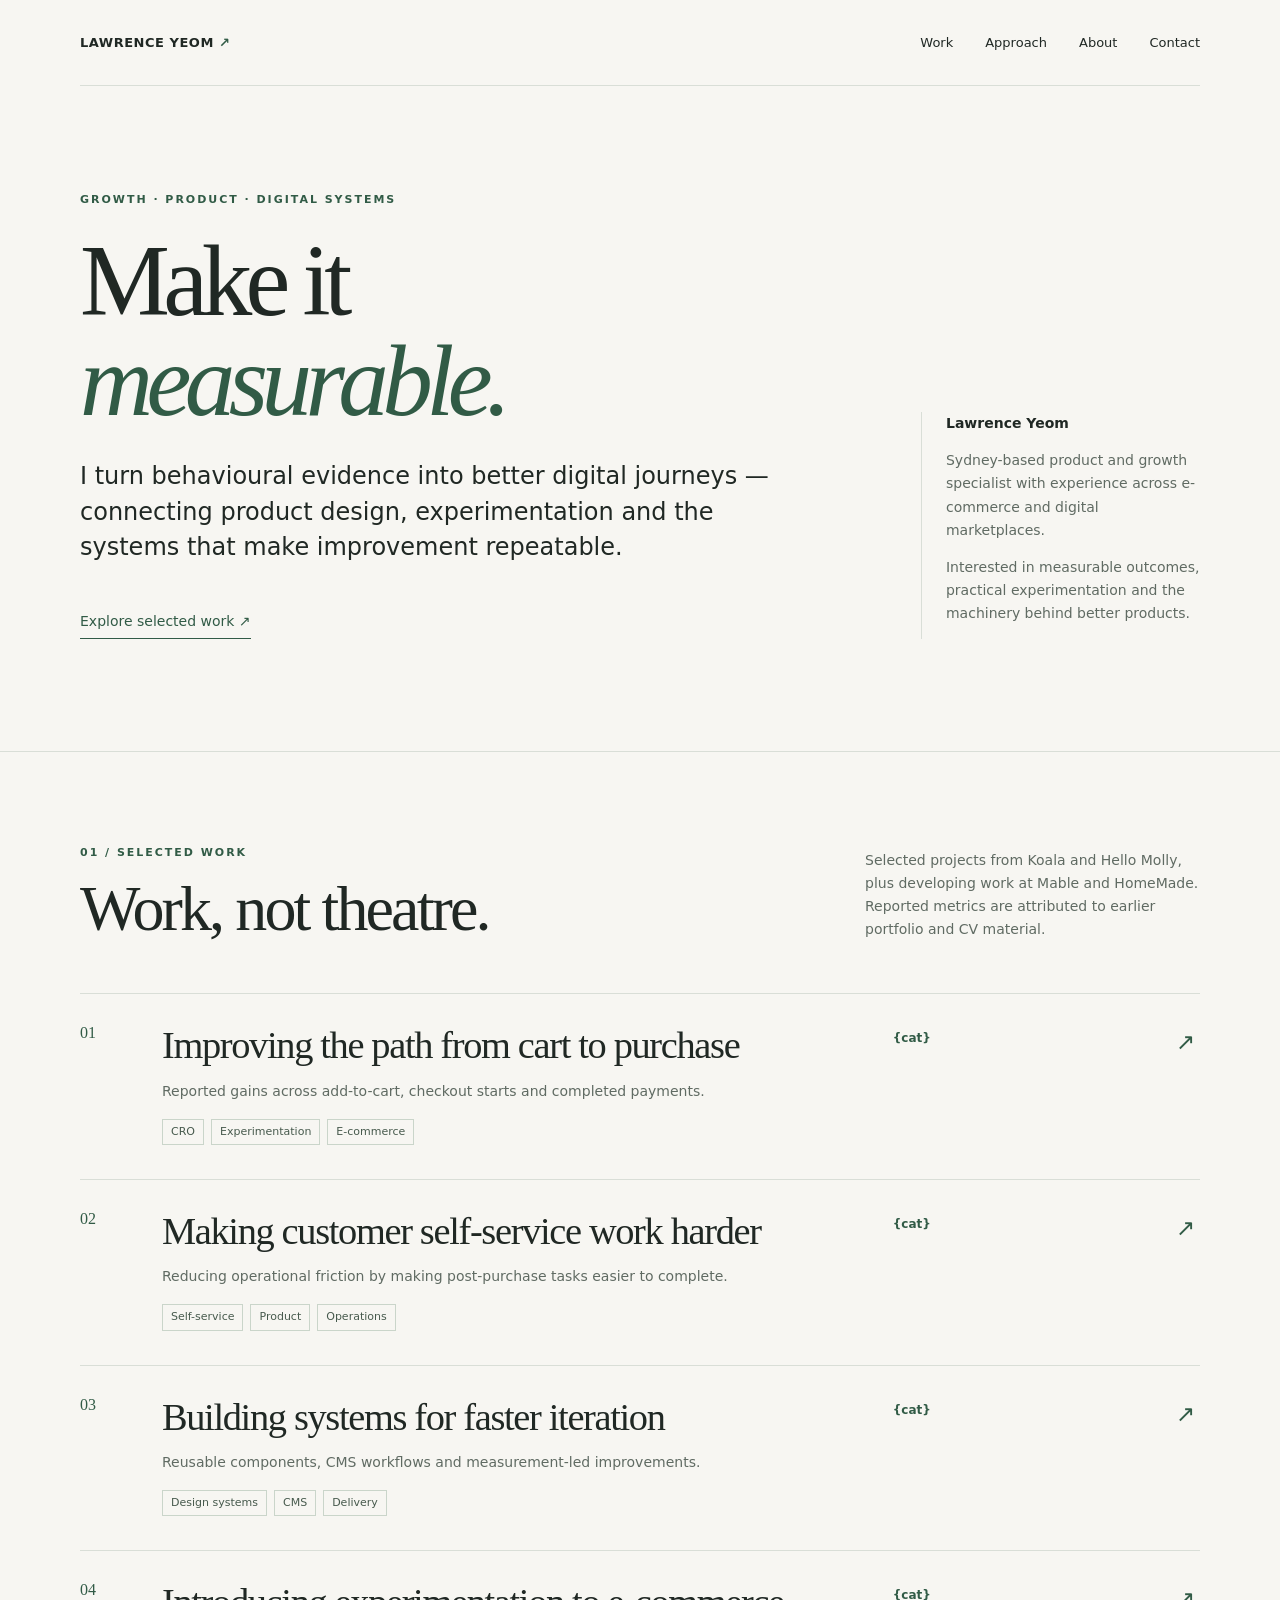
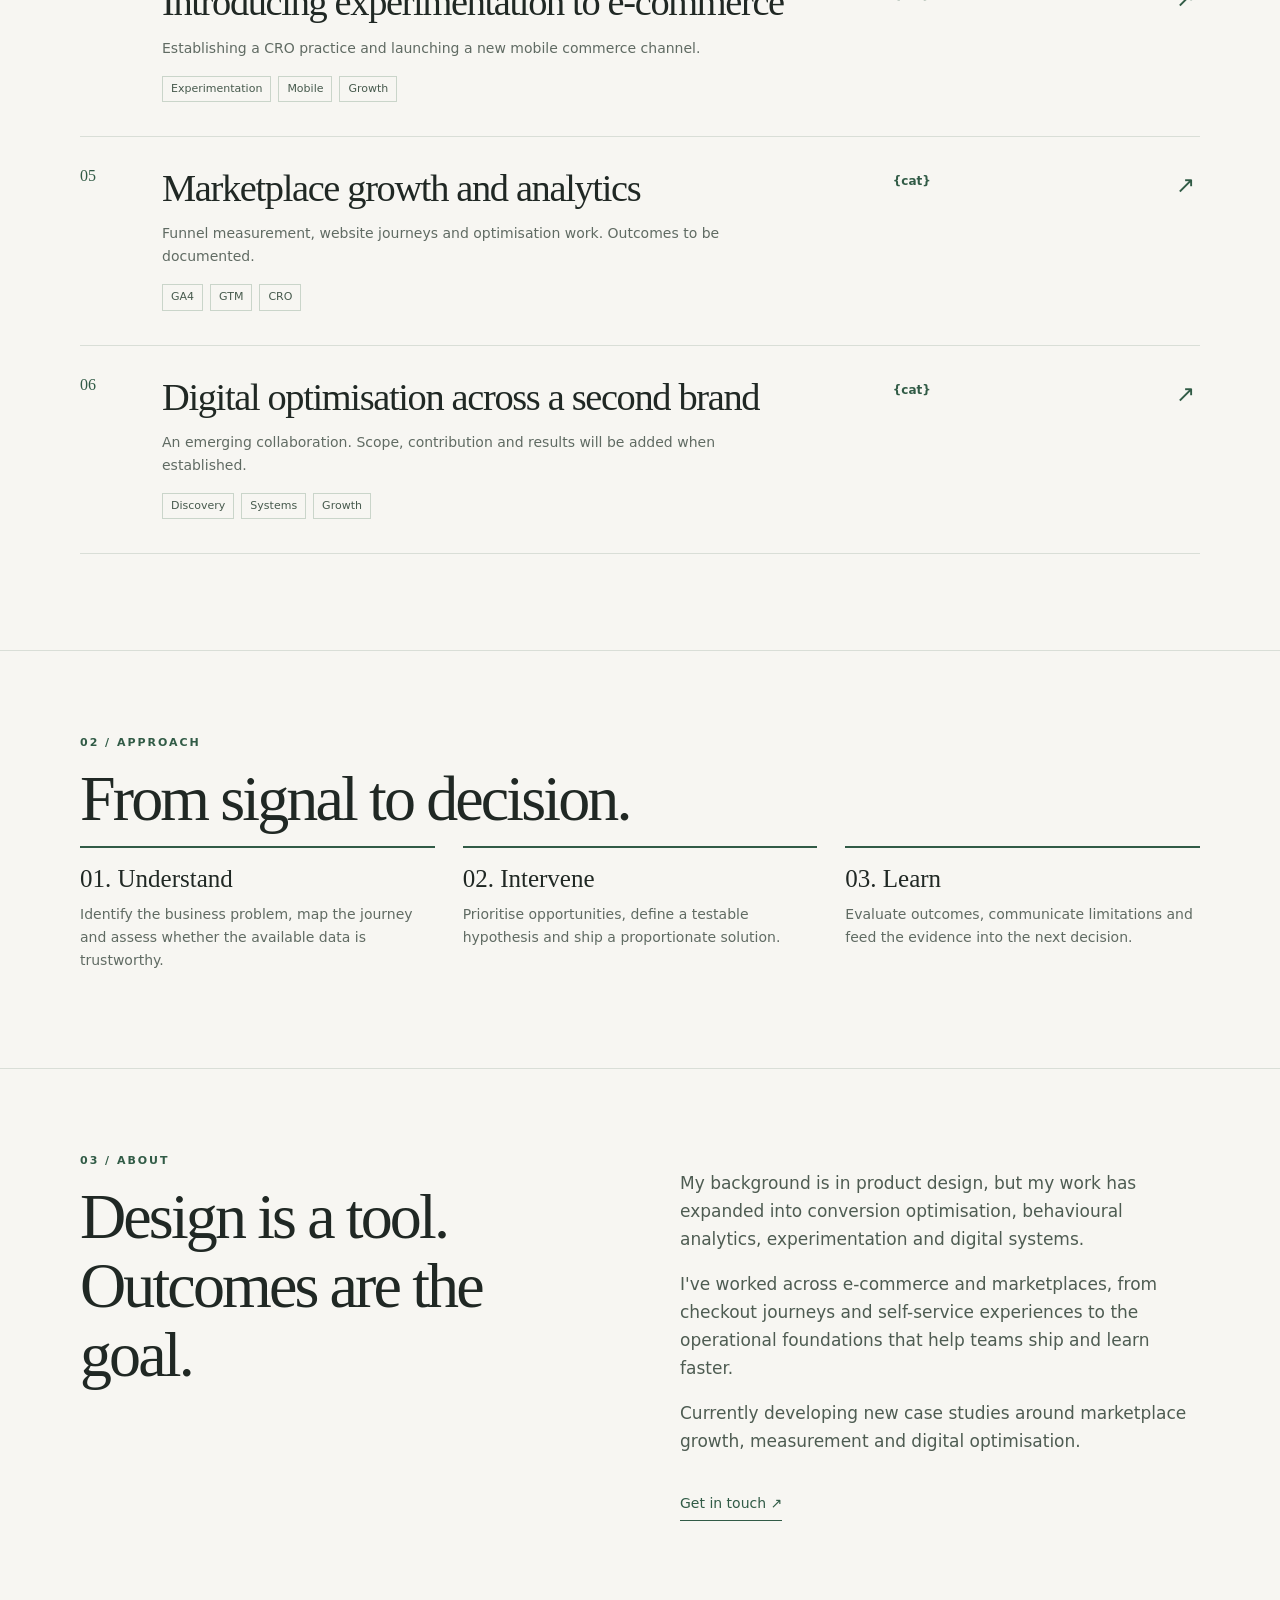
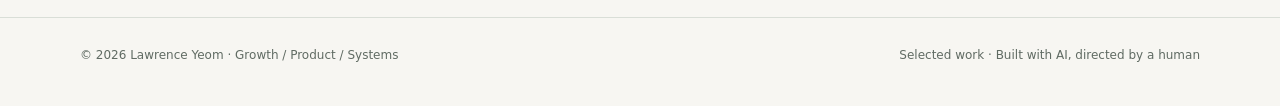
==== index.html @ bf61673d "Add files via upload" ====
<!doctype html><html lang="en"><head><meta charset="utf-8"><meta name="viewport" content="width=device-width,initial-scale=1"><meta name="theme-color" content="#f7f6f2"><meta name="description" content="Lawrence Yeom — growth, product design, analytics and digital systems portfolio."><title>Growth, Product &amp; Digital Systems — Lawrence Yeom</title><link rel="stylesheet" href="assets/style.css"></head><body><header class="wrap"><nav class="nav" aria-label="Main navigation"><a class="brand" href="index.html">LAWRENCE YEOM <span style="color:var(--accent)">↗</span></a><div class="links"><a href="index.html#work">Work</a><a href="index.html#approach">Approach</a><a href="index.html#about">About</a><a href="mailto:lyeo1991@gmail.com">Contact</a></div></nav></header><main><section class="wrap hero"><div><div class="eyebrow">Growth · Product · Digital Systems</div><h1>Make it<br><em>measurable.</em></h1><p class="lead">I turn behavioural evidence into better digital journeys — connecting product design, experimentation and the systems that make improvement repeatable.</p><a class="button-link" href="#work">Explore selected work ↗</a></div><aside class="side"><b>Lawrence Yeom</b><p>Sydney-based product and growth specialist with experience across e-commerce and digital marketplaces.</p><p>Interested in measurable outcomes, practical experimentation and the machinery behind better products.</p></aside></section><hr class="rule"><section class="wrap section" id="work"><div class="section-head"><div><div class="eyebrow">01 / Selected work</div><h2>Work, not theatre.</h2></div><p>Selected projects from Koala and Hello Molly, plus developing work at Mable and HomeMade. Reported metrics are attributed to earlier portfolio and CV material.</p></div><a class="work" href="cases/koala-checkout.html"><span class="num">01</span><div><h3>Improving the path from cart to purchase</h3><p>Reported gains across add-to-cart, checkout starts and completed payments.</p><div class="chips"><span class="chip">CRO</span><span class="chip">Experimentation</span><span class="chip">E-commerce</span></div></div><span class="meta">{cat}</span><span class="arrow" aria-hidden="true">↗</span></a><a class="work" href="cases/koala-accounts.html"><span class="num">02</span><div><h3>Making customer self-service work harder</h3><p>Reducing operational friction by making post-purchase tasks easier to complete.</p><div class="chips"><span class="chip">Self-service</span><span class="chip">Product</span><span class="chip">Operations</span></div></div><span class="meta">{cat}</span><span class="arrow" aria-hidden="true">↗</span></a><a class="work" href="cases/koala-systems.html"><span class="num">03</span><div><h3>Building systems for faster iteration</h3><p>Reusable components, CMS workflows and measurement-led improvements.</p><div class="chips"><span class="chip">Design systems</span><span class="chip">CMS</span><span class="chip">Delivery</span></div></div><span class="meta">{cat}</span><span class="arrow" aria-hidden="true">↗</span></a><a class="work" href="cases/hellomolly-growth.html"><span class="num">04</span><div><h3>Introducing experimentation to e-commerce</h3><p>Establishing a CRO practice and launching a new mobile commerce channel.</p><div class="chips"><span class="chip">Experimentation</span><span class="chip">Mobile</span><span class="chip">Growth</span></div></div><span class="meta">{cat}</span><span class="arrow" aria-hidden="true">↗</span></a><a class="work" href="cases/mable-growth.html"><span class="num">05</span><div><h3>Marketplace growth and analytics</h3><p>Funnel measurement, website journeys and optimisation work. Outcomes to be documented.</p><div class="chips"><span class="chip">GA4</span><span class="chip">GTM</span><span class="chip">CRO</span></div></div><span class="meta">{cat}</span><span class="arrow" aria-hidden="true">↗</span></a><a class="work" href="cases/homemade-growth.html"><span class="num">06</span><div><h3>Digital optimisation across a second brand</h3><p>An emerging collaboration. Scope, contribution and results will be added when established.</p><div class="chips"><span class="chip">Discovery</span><span class="chip">Systems</span><span class="chip">Growth</span></div></div><span class="meta">{cat}</span><span class="arrow" aria-hidden="true">↗</span></a></section><hr class="rule"><section class="wrap section" id="approach"><div class="eyebrow">02 / Approach</div><h2>From signal to decision.</h2><div class="grid3"><div><h3>01. Understand</h3><p>Identify the business problem, map the journey and assess whether the available data is trustworthy.</p></div><div><h3>02. Intervene</h3><p>Prioritise opportunities, define a testable hypothesis and ship a proportionate solution.</p></div><div><h3>03. Learn</h3><p>Evaluate outcomes, communicate limitations and feed the evidence into the next decision.</p></div></div></section><hr class="rule"><section class="wrap section about" id="about"><div><div class="eyebrow">03 / About</div><h2>Design is a tool.<br>Outcomes are the goal.</h2></div><div><p>My background is in product design, but my work has expanded into conversion optimisation, behavioural analytics, experimentation and digital systems.</p><p>I've worked across e-commerce and marketplaces, from checkout journeys and self-service experiences to the operational foundations that help teams ship and learn faster.</p><p class="small muted">Currently developing new case studies around marketplace growth, measurement and digital optimisation.</p><a class="button-link" href="mailto:lyeo1991@gmail.com">Get in touch ↗</a></div></section></main><hr class="rule"><footer class="wrap footer"><span>© 2026 Lawrence Yeom · Growth / Product / Systems</span><span>Selected work · Built with AI, directed by a human</span></footer></body></html>
---- assets/style.css ----
:root{--paper:#f7f6f2;--ink:#202824;--muted:#606b63;--line:#d9ded7;--accent:#315b46;--wash:#e9eee8;--serif:Georgia,'Times New Roman',serif}*{box-sizing:border-box}html{scroll-behavior:smooth}body{margin:0;background:var(--paper);color:var(--ink);font:16px/1.65 system-ui,-apple-system,BlinkMacSystemFont,'Segoe UI',sans-serif;-webkit-font-smoothing:antialiased}a{color:inherit;text-decoration:none}a:hover{color:var(--accent)}a:focus-visible{outline:3px solid #78a48c;outline-offset:4px}.wrap{max-width:1120px;width:calc(100% - 80px);margin:auto}.nav{display:flex;align-items:center;justify-content:space-between;gap:20px;min-height:86px;border-bottom:1px solid var(--line)}.brand{font-weight:750;font-size:13px;letter-spacing:.04em}.links{display:flex;gap:32px;font-size:13px}.eyebrow{font-size:11px;letter-spacing:.18em;text-transform:uppercase;font-weight:750;color:var(--accent)}.hero{padding:105px 0 112px;display:grid;grid-template-columns:1.5fr .55fr;gap:80px;align-items:end}.hero h1{font:400 clamp(58px,7.9vw,112px)/.99 var(--serif);letter-spacing:-.065em;margin:22px 0 28px}.hero h1 em{color:var(--accent);font-weight:400}.lead{font-size:clamp(19px,2.1vw,24px);line-height:1.48;max-width:690px}.side{border-left:1px solid var(--line);padding-left:24px;color:var(--muted);font-size:14px}.side b{color:var(--ink)}.rule{border:0;border-top:1px solid var(--line);margin:0}.section{padding:83px 0 96px}.section-head{display:flex;justify-content:space-between;align-items:end;gap:30px;margin-bottom:38px}.section h2,.section-head h2{font:400 clamp(38px,5vw,64px)/1.08 var(--serif);letter-spacing:-.045em;margin:12px 0}.section-head p{font-size:14px;max-width:335px;color:var(--muted)}.work{display:block;border-top:1px solid var(--line);padding:30px 0 34px;display:grid;grid-template-columns:58px minmax(0,1.5fr) minmax(200px,.55fr) 24px;gap:24px;align-items:start}.work:last-child{border-bottom:1px solid var(--line)}.num{font:16px var(--serif);color:var(--accent)}.work h3{font:400 clamp(27px,3vw,41px)/1.13 var(--serif);letter-spacing:-.035em;margin:0 0 12px}.work p{font-size:14px;color:var(--muted);margin:0;max-width:590px}.work .meta{font-size:12px;color:var(--accent);font-weight:650;padding-top:5px}.arrow{font-size:23px;color:var(--accent)}.chips{display:flex;gap:7px;flex-wrap:wrap;margin-top:16px}.chip{font-size:11px;border:1px solid #cad5ca;padding:3px 8px;color:#475a4d}.muted{color:var(--muted)}.small{font-size:13px}.grid3{display:grid;grid-template-columns:repeat(3,1fr);gap:28px}.grid3>div{border-top:2px solid var(--accent);padding-top:17px}.grid3 h3{font:400 25px var(--serif);margin:0 0 10px}.grid3 p{font-size:14px;color:var(--muted);margin:0}.about{display:grid;grid-template-columns:1fr 1fr;gap:80px}.about p{font-size:17px;color:#4e5c52}.footer{padding:28px 0 40px;display:flex;justify-content:space-between;gap:15px;color:var(--muted);font-size:12px}.button-link{display:inline-block;margin-top:20px;border-bottom:1px solid var(--accent);padding-bottom:5px;color:var(--accent);font-size:14px}.case-head{padding:90px 0 64px;max-width:920px}.case-head h1{font:400 clamp(50px,7vw,92px)/1.02 var(--serif);letter-spacing:-.06em;margin:18px 0 28px}.case-head .intro{font-size:21px;line-height:1.5;max-width:770px;color:#46534a}.facts{display:grid;grid-template-columns:repeat(3,1fr);gap:22px;border-top:1px solid var(--line);border-bottom:1px solid var(--line);padding:22px 0;margin-top:40px}.fact label{display:block;font-size:11px;letter-spacing:.12em;text-transform:uppercase;color:var(--muted)}.fact strong{display:block;font-weight:600;font-size:15px;margin-top:4px}.case-body{display:grid;grid-template-columns:230px minmax(0,700px);gap:70px;padding:75px 0 110px}.toc{font-size:13px;color:var(--muted)}.toc a{display:block;margin:12px 0}.prose h2{font:400 37px/1.15 var(--serif);letter-spacing:-.03em;margin:48px 0 18px}.prose h2:first-child{margin-top:0}.prose p,.prose li{font-size:16px;line-height:1.8;color:#435046}.prose ul{padding-left:22px}.metric-strip{display:grid;grid-template-columns:repeat(2,1fr);gap:12px;margin:28px 0}.metric{background:var(--wash);padding:22px}.metric b{font:400 37px var(--serif);color:var(--accent);display:block}.metric span{font-size:13px;color:#4d5b51}.notice{border-left:3px solid var(--accent);padding:14px 20px;background:var(--wash);font-size:13px;color:#4c5d51;margin:30px 0}.source{font-size:13px;color:var(--muted);padding-top:15px;border-top:1px solid var(--line)}.draft{font-size:12px;color:#6a6e66;letter-spacing:.03em}.next{border-top:1px solid var(--line);padding:36px 0 65px;display:flex;justify-content:space-between;gap:20px}.next a{font:400 25px var(--serif);color:var(--accent)}@media(max-width:850px){.hero{grid-template-columns:1fr;gap:30px}.case-body{grid-template-columns:1fr;gap:15px}.toc{display:none}.work{grid-template-columns:40px 1fr 24px}.work .meta{grid-column:2;grid-row:2}.work .arrow{grid-column:3;grid-row:1}.about{gap:30px}}@media(max-width:600px){.wrap{width:calc(100% - 36px)}.nav{min-height:68px}.links{gap:16px;font-size:12px}.hero{padding:72px 0}.hero h1{font-size:clamp(59px,14vw,82px)}.section{padding:60px 0 70px}.section-head{display:block}.work{gap:13px;grid-template-columns:25px 1fr 20px}.work h3{font-size:29px}.grid3,.about,.facts{grid-template-columns:1fr}.facts{gap:13px}.case-head{padding:65px 0 40px}.case-head h1{font-size:clamp(45px,11vw,70px)}.case-body{padding:50px 0}.metric-strip{grid-template-columns:1fr}.footer{flex-direction:column}}@media(prefers-reduced-motion:no-preference){a{transition:color .2s}}
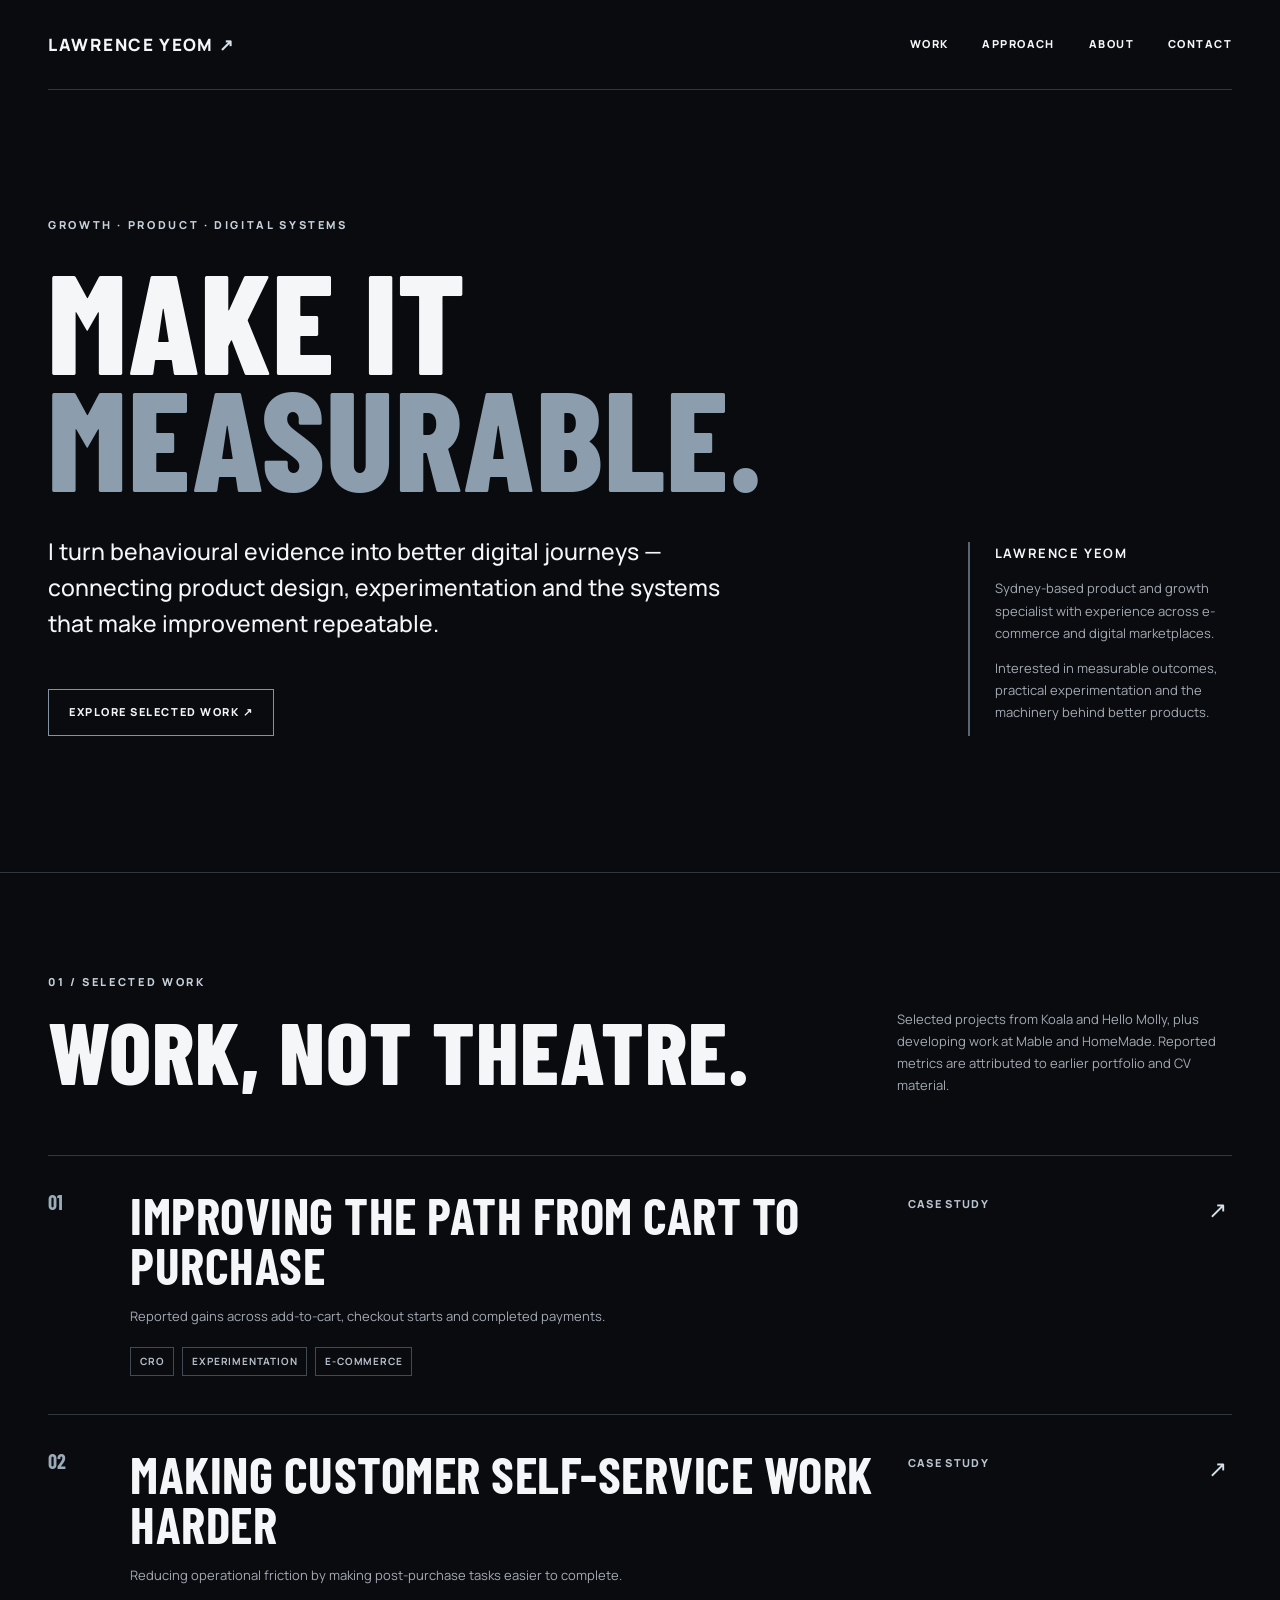
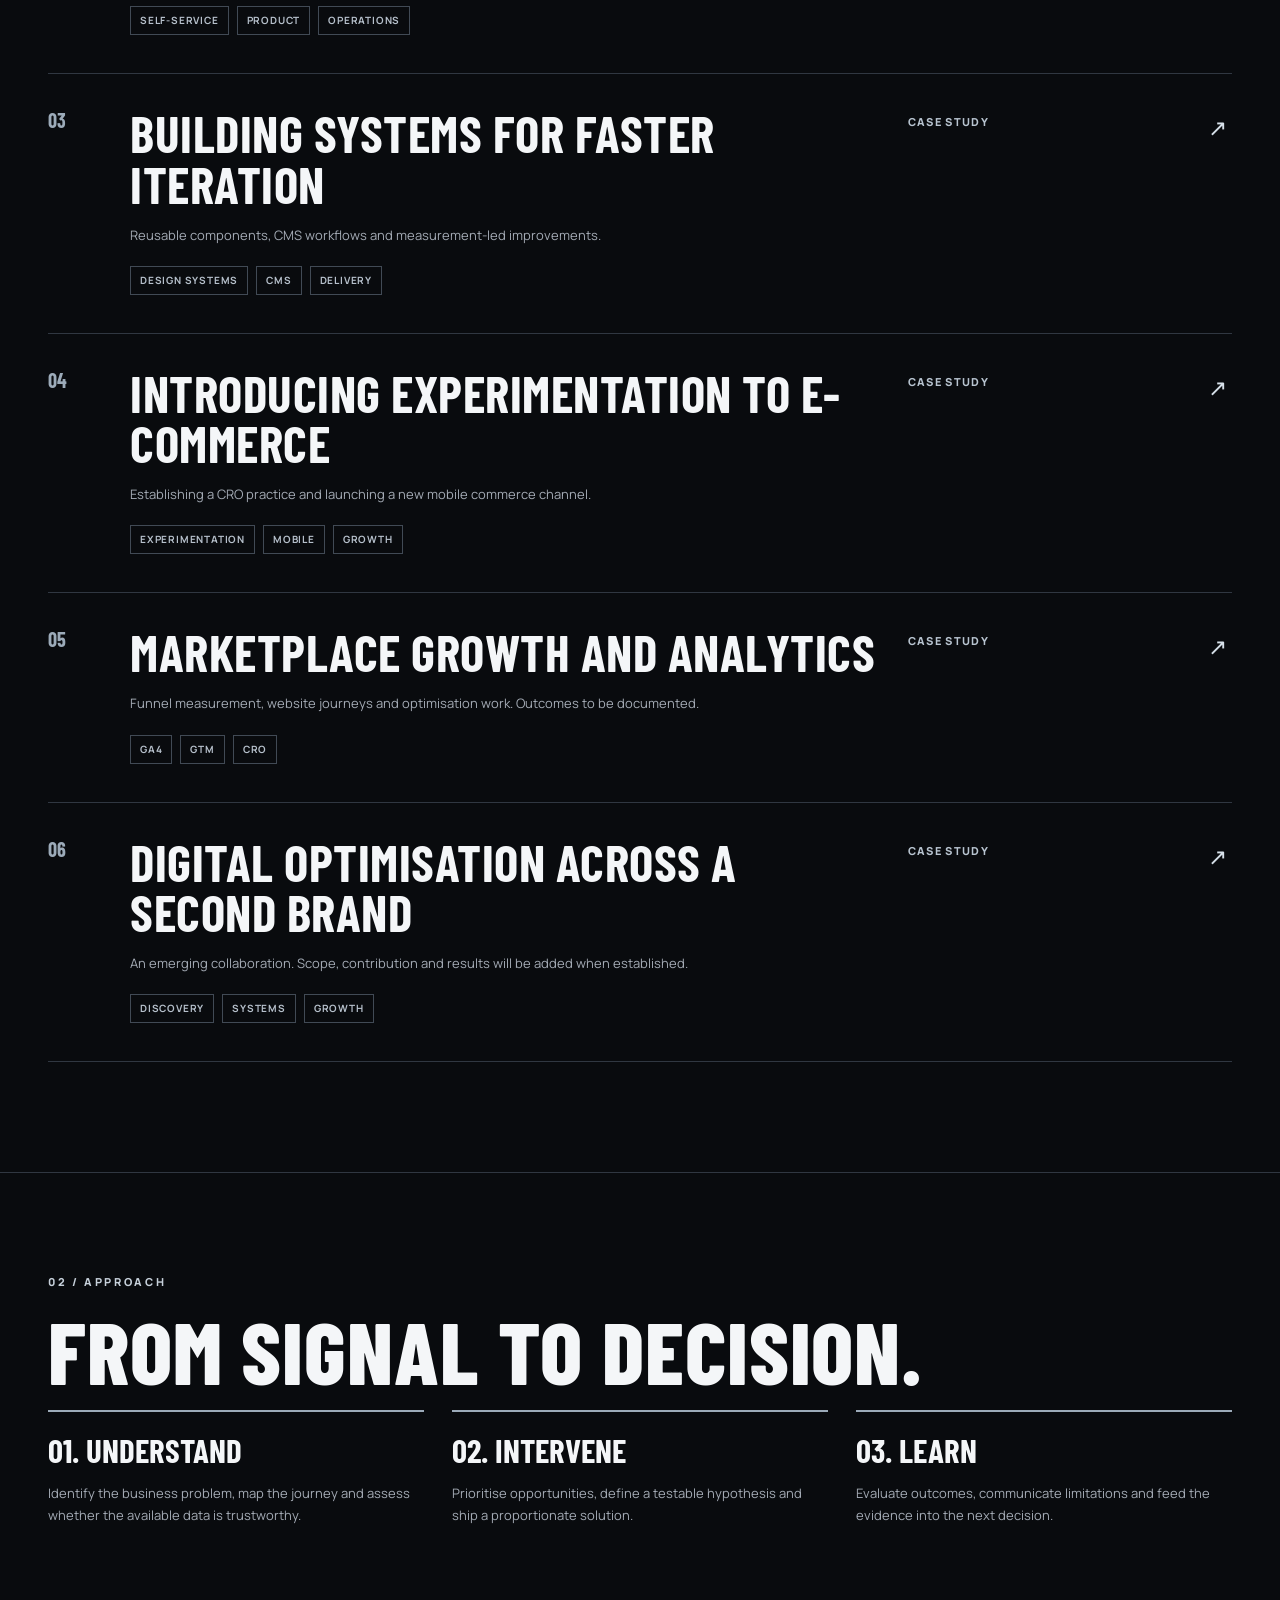
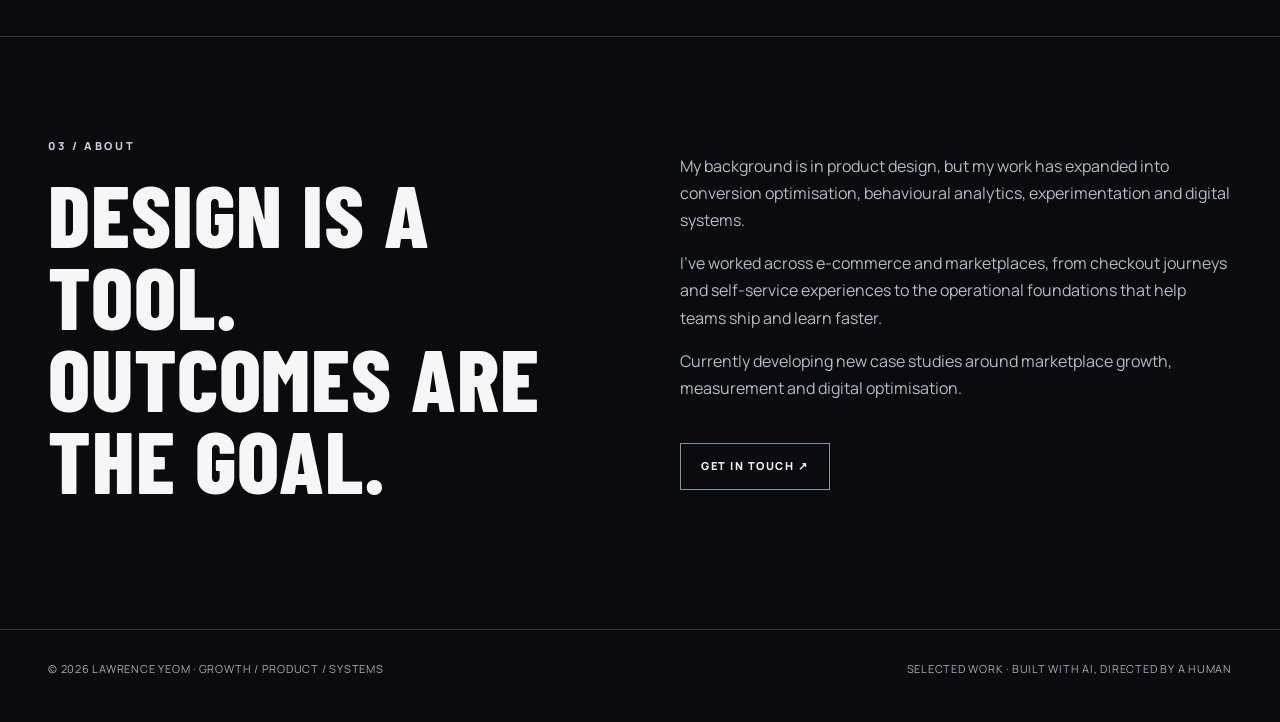
==== commit 7c250e85: "Add files via upload" ====
--- a/index.html
+++ b/index.html
@@ -1 +1 @@
-<!doctype html><html lang="en"><head><meta charset="utf-8"><meta name="viewport" content="width=device-width,initial-scale=1"><meta name="theme-color" content="#f7f6f2"><meta name="description" content="Lawrence Yeom — growth, product design, analytics and digital systems portfolio."><title>Growth, Product &amp; Digital Systems — Lawrence Yeom</title><link rel="stylesheet" href="assets/style.css"></head><body><header class="wrap"><nav class="nav" aria-label="Main navigation"><a class="brand" href="index.html">LAWRENCE YEOM <span style="color:var(--accent)">↗</span></a><div class="links"><a href="index.html#work">Work</a><a href="index.html#approach">Approach</a><a href="index.html#about">About</a><a href="mailto:lyeo1991@gmail.com">Contact</a></div></nav></header><main><section class="wrap hero"><div><div class="eyebrow">Growth · Product · Digital Systems</div><h1>Make it<br><em>measurable.</em></h1><p class="lead">I turn behavioural evidence into better digital journeys — connecting product design, experimentation and the systems that make improvement repeatable.</p><a class="button-link" href="#work">Explore selected work ↗</a></div><aside class="side"><b>Lawrence Yeom</b><p>Sydney-based product and growth specialist with experience across e-commerce and digital marketplaces.</p><p>Interested in measurable outcomes, practical experimentation and the machinery behind better products.</p></aside></section><hr class="rule"><section class="wrap section" id="work"><div class="section-head"><div><div class="eyebrow">01 / Selected work</div><h2>Work, not theatre.</h2></div><p>Selected projects from Koala and Hello Molly, plus developing work at Mable and HomeMade. Reported metrics are attributed to earlier portfolio and CV material.</p></div><a class="work" href="cases/koala-checkout.html"><span class="num">01</span><div><h3>Improving the path from cart to purchase</h3><p>Reported gains across add-to-cart, checkout starts and completed payments.</p><div class="chips"><span class="chip">CRO</span><span class="chip">Experimentation</span><span class="chip">E-commerce</span></div></div><span class="meta">{cat}</span><span class="arrow" aria-hidden="true">↗</span></a><a class="work" href="cases/koala-accounts.html"><span class="num">02</span><div><h3>Making customer self-service work harder</h3><p>Reducing operational friction by making post-purchase tasks easier to complete.</p><div class="chips"><span class="chip">Self-service</span><span class="chip">Product</span><span class="chip">Operations</span></div></div><span class="meta">{cat}</span><span class="arrow" aria-hidden="true">↗</span></a><a class="work" href="cases/koala-systems.html"><span class="num">03</span><div><h3>Building systems for faster iteration</h3><p>Reusable components, CMS workflows and measurement-led improvements.</p><div class="chips"><span class="chip">Design systems</span><span class="chip">CMS</span><span class="chip">Delivery</span></div></div><span class="meta">{cat}</span><span class="arrow" aria-hidden="true">↗</span></a><a class="work" href="cases/hellomolly-growth.html"><span class="num">04</span><div><h3>Introducing experimentation to e-commerce</h3><p>Establishing a CRO practice and launching a new mobile commerce channel.</p><div class="chips"><span class="chip">Experimentation</span><span class="chip">Mobile</span><span class="chip">Growth</span></div></div><span class="meta">{cat}</span><span class="arrow" aria-hidden="true">↗</span></a><a class="work" href="cases/mable-growth.html"><span class="num">05</span><div><h3>Marketplace growth and analytics</h3><p>Funnel measurement, website journeys and optimisation work. Outcomes to be documented.</p><div class="chips"><span class="chip">GA4</span><span class="chip">GTM</span><span class="chip">CRO</span></div></div><span class="meta">{cat}</span><span class="arrow" aria-hidden="true">↗</span></a><a class="work" href="cases/homemade-growth.html"><span class="num">06</span><div><h3>Digital optimisation across a second brand</h3><p>An emerging collaboration. Scope, contribution and results will be added when established.</p><div class="chips"><span class="chip">Discovery</span><span class="chip">Systems</span><span class="chip">Growth</span></div></div><span class="meta">{cat}</span><span class="arrow" aria-hidden="true">↗</span></a></section><hr class="rule"><section class="wrap section" id="approach"><div class="eyebrow">02 / Approach</div><h2>From signal to decision.</h2><div class="grid3"><div><h3>01. Understand</h3><p>Identify the business problem, map the journey and assess whether the available data is trustworthy.</p></div><div><h3>02. Intervene</h3><p>Prioritise opportunities, define a testable hypothesis and ship a proportionate solution.</p></div><div><h3>03. Learn</h3><p>Evaluate outcomes, communicate limitations and feed the evidence into the next decision.</p></div></div></section><hr class="rule"><section class="wrap section about" id="about"><div><div class="eyebrow">03 / About</div><h2>Design is a tool.<br>Outcomes are the goal.</h2></div><div><p>My background is in product design, but my work has expanded into conversion optimisation, behavioural analytics, experimentation and digital systems.</p><p>I've worked across e-commerce and marketplaces, from checkout journeys and self-service experiences to the operational foundations that help teams ship and learn faster.</p><p class="small muted">Currently developing new case studies around marketplace growth, measurement and digital optimisation.</p><a class="button-link" href="mailto:lyeo1991@gmail.com">Get in touch ↗</a></div></section></main><hr class="rule"><footer class="wrap footer"><span>© 2026 Lawrence Yeom · Growth / Product / Systems</span><span>Selected work · Built with AI, directed by a human</span></footer></body></html>+<!doctype html><html lang="en"><head><meta charset="utf-8"><meta name="viewport" content="width=device-width,initial-scale=1"><meta name="theme-color" content="#090b0e"><meta name="description" content="Lawrence Yeom — growth, product design, analytics and digital systems portfolio."><title>Growth, Product &amp; Digital Systems — Lawrence Yeom</title><link rel="stylesheet" href="assets/style.css"></head><body><header class="wrap"><nav class="nav" aria-label="Main navigation"><a class="brand" href="index.html">LAWRENCE YEOM <span style="color:var(--accent)">↗</span></a><div class="links"><a href="index.html#work">Work</a><a href="index.html#approach">Approach</a><a href="index.html#about">About</a><a href="mailto:lyeo1991@gmail.com">Contact</a></div></nav></header><main><section class="wrap hero"><div><div class="eyebrow">Growth · Product · Digital Systems</div><h1>Make it<br><em>measurable.</em></h1><p class="lead">I turn behavioural evidence into better digital journeys — connecting product design, experimentation and the systems that make improvement repeatable.</p><a class="button-link" href="#work">Explore selected work ↗</a></div><aside class="side"><b>Lawrence Yeom</b><p>Sydney-based product and growth specialist with experience across e-commerce and digital marketplaces.</p><p>Interested in measurable outcomes, practical experimentation and the machinery behind better products.</p></aside></section><hr class="rule"><section class="wrap section" id="work"><div class="section-head"><div><div class="eyebrow">01 / Selected work</div><h2>Work, not theatre.</h2></div><p>Selected projects from Koala and Hello Molly, plus developing work at Mable and HomeMade. Reported metrics are attributed to earlier portfolio and CV material.</p></div><a class="work" href="cases/koala-checkout.html"><span class="num">01</span><div><h3>Improving the path from cart to purchase</h3><p>Reported gains across add-to-cart, checkout starts and completed payments.</p><div class="chips"><span class="chip">CRO</span><span class="chip">Experimentation</span><span class="chip">E-commerce</span></div></div><span class="meta">Case study</span><span class="arrow" aria-hidden="true">↗</span></a><a class="work" href="cases/koala-accounts.html"><span class="num">02</span><div><h3>Making customer self-service work harder</h3><p>Reducing operational friction by making post-purchase tasks easier to complete.</p><div class="chips"><span class="chip">Self-service</span><span class="chip">Product</span><span class="chip">Operations</span></div></div><span class="meta">Case study</span><span class="arrow" aria-hidden="true">↗</span></a><a class="work" href="cases/koala-systems.html"><span class="num">03</span><div><h3>Building systems for faster iteration</h3><p>Reusable components, CMS workflows and measurement-led improvements.</p><div class="chips"><span class="chip">Design systems</span><span class="chip">CMS</span><span class="chip">Delivery</span></div></div><span class="meta">Case study</span><span class="arrow" aria-hidden="true">↗</span></a><a class="work" href="cases/hellomolly-growth.html"><span class="num">04</span><div><h3>Introducing experimentation to e-commerce</h3><p>Establishing a CRO practice and launching a new mobile commerce channel.</p><div class="chips"><span class="chip">Experimentation</span><span class="chip">Mobile</span><span class="chip">Growth</span></div></div><span class="meta">Case study</span><span class="arrow" aria-hidden="true">↗</span></a><a class="work" href="cases/mable-growth.html"><span class="num">05</span><div><h3>Marketplace growth and analytics</h3><p>Funnel measurement, website journeys and optimisation work. Outcomes to be documented.</p><div class="chips"><span class="chip">GA4</span><span class="chip">GTM</span><span class="chip">CRO</span></div></div><span class="meta">Case study</span><span class="arrow" aria-hidden="true">↗</span></a><a class="work" href="cases/homemade-growth.html"><span class="num">06</span><div><h3>Digital optimisation across a second brand</h3><p>An emerging collaboration. Scope, contribution and results will be added when established.</p><div class="chips"><span class="chip">Discovery</span><span class="chip">Systems</span><span class="chip">Growth</span></div></div><span class="meta">Case study</span><span class="arrow" aria-hidden="true">↗</span></a></section><hr class="rule"><section class="wrap section" id="approach"><div class="eyebrow">02 / Approach</div><h2>From signal to decision.</h2><div class="grid3"><div><h3>01. Understand</h3><p>Identify the business problem, map the journey and assess whether the available data is trustworthy.</p></div><div><h3>02. Intervene</h3><p>Prioritise opportunities, define a testable hypothesis and ship a proportionate solution.</p></div><div><h3>03. Learn</h3><p>Evaluate outcomes, communicate limitations and feed the evidence into the next decision.</p></div></div></section><hr class="rule"><section class="wrap section about" id="about"><div><div class="eyebrow">03 / About</div><h2>Design is a tool.<br>Outcomes are the goal.</h2></div><div><p>My background is in product design, but my work has expanded into conversion optimisation, behavioural analytics, experimentation and digital systems.</p><p>I've worked across e-commerce and marketplaces, from checkout journeys and self-service experiences to the operational foundations that help teams ship and learn faster.</p><p class="small muted">Currently developing new case studies around marketplace growth, measurement and digital optimisation.</p><a class="button-link" href="mailto:lyeo1991@gmail.com">Get in touch ↗</a></div></section></main><hr class="rule"><footer class="wrap footer"><span>© 2026 Lawrence Yeom · Growth / Product / Systems</span><span>Selected work · Built with AI, directed by a human</span></footer></body></html>
--- a/assets/style.css
+++ b/assets/style.css
@@ -1,2 +1,7 @@
-
-:root{--paper:#f7f6f2;--ink:#202824;--muted:#606b63;--line:#d9ded7;--accent:#315b46;--wash:#e9eee8;--serif:Georgia,'Times New Roman',serif}*{box-sizing:border-box}html{scroll-behavior:smooth}body{margin:0;background:var(--paper);color:var(--ink);font:16px/1.65 system-ui,-apple-system,BlinkMacSystemFont,'Segoe UI',sans-serif;-webkit-font-smoothing:antialiased}a{color:inherit;text-decoration:none}a:hover{color:var(--accent)}a:focus-visible{outline:3px solid #78a48c;outline-offset:4px}.wrap{max-width:1120px;width:calc(100% - 80px);margin:auto}.nav{display:flex;align-items:center;justify-content:space-between;gap:20px;min-height:86px;border-bottom:1px solid var(--line)}.brand{font-weight:750;font-size:13px;letter-spacing:.04em}.links{display:flex;gap:32px;font-size:13px}.eyebrow{font-size:11px;letter-spacing:.18em;text-transform:uppercase;font-weight:750;color:var(--accent)}.hero{padding:105px 0 112px;display:grid;grid-template-columns:1.5fr .55fr;gap:80px;align-items:end}.hero h1{font:400 clamp(58px,7.9vw,112px)/.99 var(--serif);letter-spacing:-.065em;margin:22px 0 28px}.hero h1 em{color:var(--accent);font-weight:400}.lead{font-size:clamp(19px,2.1vw,24px);line-height:1.48;max-width:690px}.side{border-left:1px solid var(--line);padding-left:24px;color:var(--muted);font-size:14px}.side b{color:var(--ink)}.rule{border:0;border-top:1px solid var(--line);margin:0}.section{padding:83px 0 96px}.section-head{display:flex;justify-content:space-between;align-items:end;gap:30px;margin-bottom:38px}.section h2,.section-head h2{font:400 clamp(38px,5vw,64px)/1.08 var(--serif);letter-spacing:-.045em;margin:12px 0}.section-head p{font-size:14px;max-width:335px;color:var(--muted)}.work{display:block;border-top:1px solid var(--line);padding:30px 0 34px;display:grid;grid-template-columns:58px minmax(0,1.5fr) minmax(200px,.55fr) 24px;gap:24px;align-items:start}.work:last-child{border-bottom:1px solid var(--line)}.num{font:16px var(--serif);color:var(--accent)}.work h3{font:400 clamp(27px,3vw,41px)/1.13 var(--serif);letter-spacing:-.035em;margin:0 0 12px}.work p{font-size:14px;color:var(--muted);margin:0;max-width:590px}.work .meta{font-size:12px;color:var(--accent);font-weight:650;padding-top:5px}.arrow{font-size:23px;color:var(--accent)}.chips{display:flex;gap:7px;flex-wrap:wrap;margin-top:16px}.chip{font-size:11px;border:1px solid #cad5ca;padding:3px 8px;color:#475a4d}.muted{color:var(--muted)}.small{font-size:13px}.grid3{display:grid;grid-template-columns:repeat(3,1fr);gap:28px}.grid3>div{border-top:2px solid var(--accent);padding-top:17px}.grid3 h3{font:400 25px var(--serif);margin:0 0 10px}.grid3 p{font-size:14px;color:var(--muted);margin:0}.about{display:grid;grid-template-columns:1fr 1fr;gap:80px}.about p{font-size:17px;color:#4e5c52}.footer{padding:28px 0 40px;display:flex;justify-content:space-between;gap:15px;color:var(--muted);font-size:12px}.button-link{display:inline-block;margin-top:20px;border-bottom:1px solid var(--accent);padding-bottom:5px;color:var(--accent);font-size:14px}.case-head{padding:90px 0 64px;max-width:920px}.case-head h1{font:400 clamp(50px,7vw,92px)/1.02 var(--serif);letter-spacing:-.06em;margin:18px 0 28px}.case-head .intro{font-size:21px;line-height:1.5;max-width:770px;color:#46534a}.facts{display:grid;grid-template-columns:repeat(3,1fr);gap:22px;border-top:1px solid var(--line);border-bottom:1px solid var(--line);padding:22px 0;margin-top:40px}.fact label{display:block;font-size:11px;letter-spacing:.12em;text-transform:uppercase;color:var(--muted)}.fact strong{display:block;font-weight:600;font-size:15px;margin-top:4px}.case-body{display:grid;grid-template-columns:230px minmax(0,700px);gap:70px;padding:75px 0 110px}.toc{font-size:13px;color:var(--muted)}.toc a{display:block;margin:12px 0}.prose h2{font:400 37px/1.15 var(--serif);letter-spacing:-.03em;margin:48px 0 18px}.prose h2:first-child{margin-top:0}.prose p,.prose li{font-size:16px;line-height:1.8;color:#435046}.prose ul{padding-left:22px}.metric-strip{display:grid;grid-template-columns:repeat(2,1fr);gap:12px;margin:28px 0}.metric{background:var(--wash);padding:22px}.metric b{font:400 37px var(--serif);color:var(--accent);display:block}.metric span{font-size:13px;color:#4d5b51}.notice{border-left:3px solid var(--accent);padding:14px 20px;background:var(--wash);font-size:13px;color:#4c5d51;margin:30px 0}.source{font-size:13px;color:var(--muted);padding-top:15px;border-top:1px solid var(--line)}.draft{font-size:12px;color:#6a6e66;letter-spacing:.03em}.next{border-top:1px solid var(--line);padding:36px 0 65px;display:flex;justify-content:space-between;gap:20px}.next a{font:400 25px var(--serif);color:var(--accent)}@media(max-width:850px){.hero{grid-template-columns:1fr;gap:30px}.case-body{grid-template-columns:1fr;gap:15px}.toc{display:none}.work{grid-template-columns:40px 1fr 24px}.work .meta{grid-column:2;grid-row:2}.work .arrow{grid-column:3;grid-row:1}.about{gap:30px}}@media(max-width:600px){.wrap{width:calc(100% - 36px)}.nav{min-height:68px}.links{gap:16px;font-size:12px}.hero{padding:72px 0}.hero h1{font-size:clamp(59px,14vw,82px)}.section{padding:60px 0 70px}.section-head{display:block}.work{gap:13px;grid-template-columns:25px 1fr 20px}.work h3{font-size:29px}.grid3,.about,.facts{grid-template-columns:1fr}.facts{gap:13px}.case-head{padding:65px 0 40px}.case-head h1{font-size:clamp(45px,11vw,70px)}.case-body{padding:50px 0}.metric-strip{grid-template-columns:1fr}.footer{flex-direction:column}}@media(prefers-reduced-motion:no-preference){a{transition:color .2s}}+/* V0.4 — dark industrial typography system */
+@import url('https://fonts.googleapis.com/css2?family=Barlow+Condensed:wght@500;600;700;800&family=Manrope:wght@400;500;600;700;800&display=swap');
+:root{--paper:#090b0e;--ink:#f4f6f8;--muted:#a4abb5;--line:#303741;--accent:#d9e2ec;--wash:#171c22;--serif:'Barlow Condensed','Arial Narrow',Impact,sans-serif;--body:'Manrope',Inter,Arial,sans-serif}
+*{box-sizing:border-box}html{scroll-behavior:smooth}body{margin:0;background:var(--paper);color:var(--ink);font:15px/1.7 var(--body);-webkit-font-smoothing:antialiased}a{color:inherit;text-decoration:none}a:hover{color:#fff}a:focus-visible{outline:2px solid #b4c8dd;outline-offset:5px}.wrap{max-width:1240px;width:calc(100% - 96px);margin:auto}.nav{display:flex;align-items:center;justify-content:space-between;gap:20px;min-height:90px;border-bottom:1px solid var(--line)}.brand{font:800 17px/1 var(--body);letter-spacing:.1em}.links{display:flex;gap:34px;font-size:11px;font-weight:800;text-transform:uppercase;letter-spacing:.13em}.eyebrow{font-size:11px;letter-spacing:.24em;text-transform:uppercase;font-weight:800;color:#c6d0da}.hero{padding:126px 0 136px;display:grid;grid-template-columns:1.6fr .5fr;gap:75px;align-items:end}.hero h1{font:800 clamp(80px,11vw,160px)/.83 var(--serif);letter-spacing:.005em;text-transform:uppercase;margin:26px 0 40px}.hero h1 em{color:#8c9eae;font-style:normal;font-weight:800}.lead{font-size:clamp(18px,2vw,23px);line-height:1.55;max-width:690px;font-weight:500}.side{border-left:2px solid #596674;padding-left:25px;color:var(--muted);font-size:13px}.side b{color:var(--ink);text-transform:uppercase;letter-spacing:.12em}.rule{border:0;border-top:1px solid var(--line);margin:0}.section{padding:100px 0 110px}.section-head{display:flex;justify-content:space-between;align-items:end;gap:30px;margin-bottom:45px}.section h2,.section-head h2{font:800 clamp(54px,7vw,88px)/.93 var(--serif);letter-spacing:.01em;text-transform:uppercase;margin:18px 0}.section-head p{font-size:13px;max-width:335px;color:var(--muted)}.work{border-top:1px solid var(--line);padding:34px 0 38px;display:grid;grid-template-columns:58px minmax(0,1.5fr) minmax(200px,.55fr) 24px;gap:24px;align-items:start;transition:background .2s,padding .2s}.work:hover{background:#121820}.work:last-child{border-bottom:1px solid var(--line)}.num{font:700 20px var(--serif);color:#9cabb9}.work h3{font:700 clamp(33px,4vw,53px)/.98 var(--serif);letter-spacing:.01em;text-transform:uppercase;margin:0 0 15px}.work p{font-size:13px;color:var(--muted);margin:0;max-width:590px}.work .meta{font-size:11px;color:#b8c4d0;font-weight:800;text-transform:uppercase;letter-spacing:.12em;padding-top:5px}.arrow{font-size:23px;color:#d6e0e9}.chips{display:flex;gap:8px;flex-wrap:wrap;margin-top:20px}.chip{font-size:10px;font-weight:700;text-transform:uppercase;letter-spacing:.08em;border:1px solid #414a55;padding:5px 9px;color:#b6c0cb}.muted{color:var(--muted)}.small{font-size:13px}.grid3{display:grid;grid-template-columns:repeat(3,1fr);gap:28px}.grid3>div{border-top:2px solid #9cabb9;padding-top:22px}.grid3 h3{font:700 33px/1 var(--serif);text-transform:uppercase;margin:0 0 15px}.grid3 p{font-size:13px;color:var(--muted);margin:0}.about{display:grid;grid-template-columns:1fr 1fr;gap:80px}.about p{font-size:16px;color:#b3bcc7}.footer{padding:30px 0 44px;display:flex;justify-content:space-between;gap:15px;color:var(--muted);font-size:11px;text-transform:uppercase;letter-spacing:.07em}.button-link{display:inline-block;margin-top:25px;border:1px solid #8493a3;padding:13px 20px;color:#f2f5f8;font-size:11px;font-weight:800;letter-spacing:.14em;text-transform:uppercase}.button-link:hover{background:#e4eaf0;color:#090b0e}.case-head{padding:105px 0 72px;max-width:1000px}.case-head h1{font:800 clamp(65px,9vw,118px)/.89 var(--serif);letter-spacing:.005em;text-transform:uppercase;margin:25px 0 35px}.case-head .intro{font-size:20px;line-height:1.55;max-width:770px;color:#b9c3cd}.facts{display:grid;grid-template-columns:repeat(3,1fr);gap:22px;border-top:1px solid var(--line);border-bottom:1px solid var(--line);padding:25px 0;margin-top:48px}.fact label{display:block;font-size:10px;letter-spacing:.17em;text-transform:uppercase;color:var(--muted)}.fact strong{display:block;font-weight:700;font-size:14px;margin-top:6px}.case-body{display:grid;grid-template-columns:230px minmax(0,720px);gap:70px;padding:90px 0 120px}.toc{font-size:12px;color:var(--muted)}.toc a{display:block;margin:13px 0}.prose h2{font:700 46px/1 var(--serif);text-transform:uppercase;letter-spacing:.01em;margin:55px 0 20px}.prose h2:first-child{margin-top:0}.prose p,.prose li{font-size:15px;line-height:1.85;color:#b8c2cc}.prose ul{padding-left:22px}.metric-strip{display:grid;grid-template-columns:repeat(2,1fr);gap:12px;margin:32px 0}.metric{background:var(--wash);border:1px solid var(--line);padding:25px}.metric b{font:800 55px/.95 var(--serif);color:#f4f6f8;display:block}.metric span{font-size:12px;color:#aebac6}.notice{border-left:3px solid #9daebf;padding:16px 20px;background:var(--wash);font-size:13px;color:#bac6d1;margin:30px 0}.source{font-size:12px;color:var(--muted);padding-top:15px;border-top:1px solid var(--line)}.draft{font-size:11px;color:#a4abb5;letter-spacing:.09em;text-transform:uppercase}.next{border-top:1px solid var(--line);padding:36px 0 65px;display:flex;justify-content:space-between;gap:20px}.next a{font:700 30px var(--serif);text-transform:uppercase;color:#d6e0e9}
+@media(max-width:850px){.hero{grid-template-columns:1fr;gap:35px}.case-body{grid-template-columns:1fr;gap:15px}.toc{display:none}.work{grid-template-columns:40px 1fr 24px}.work .meta{grid-column:2;grid-row:2}.work .arrow{grid-column:3;grid-row:1}.about{gap:30px}}
+@media(max-width:600px){.wrap{width:calc(100% - 36px)}.nav{min-height:72px}.brand{font-size:13px}.links{gap:12px;font-size:9px;letter-spacing:.05em}.hero{padding:84px 0}.hero h1{font-size:clamp(70px,17vw,105px)}.section{padding:70px 0 80px}.section-head{display:block}.section h2,.section-head h2{font-size:56px}.work{gap:13px;grid-template-columns:25px 1fr 20px}.work h3{font-size:36px}.grid3,.about,.facts{grid-template-columns:1fr}.facts{gap:13px}.case-head{padding:75px 0 45px}.case-head h1{font-size:clamp(58px,13vw,84px)}.case-body{padding:55px 0}.metric-strip{grid-template-columns:1fr}.footer{flex-direction:column}}
+@media(prefers-reduced-motion:no-preference){a{transition:color .2s,background .2s}}
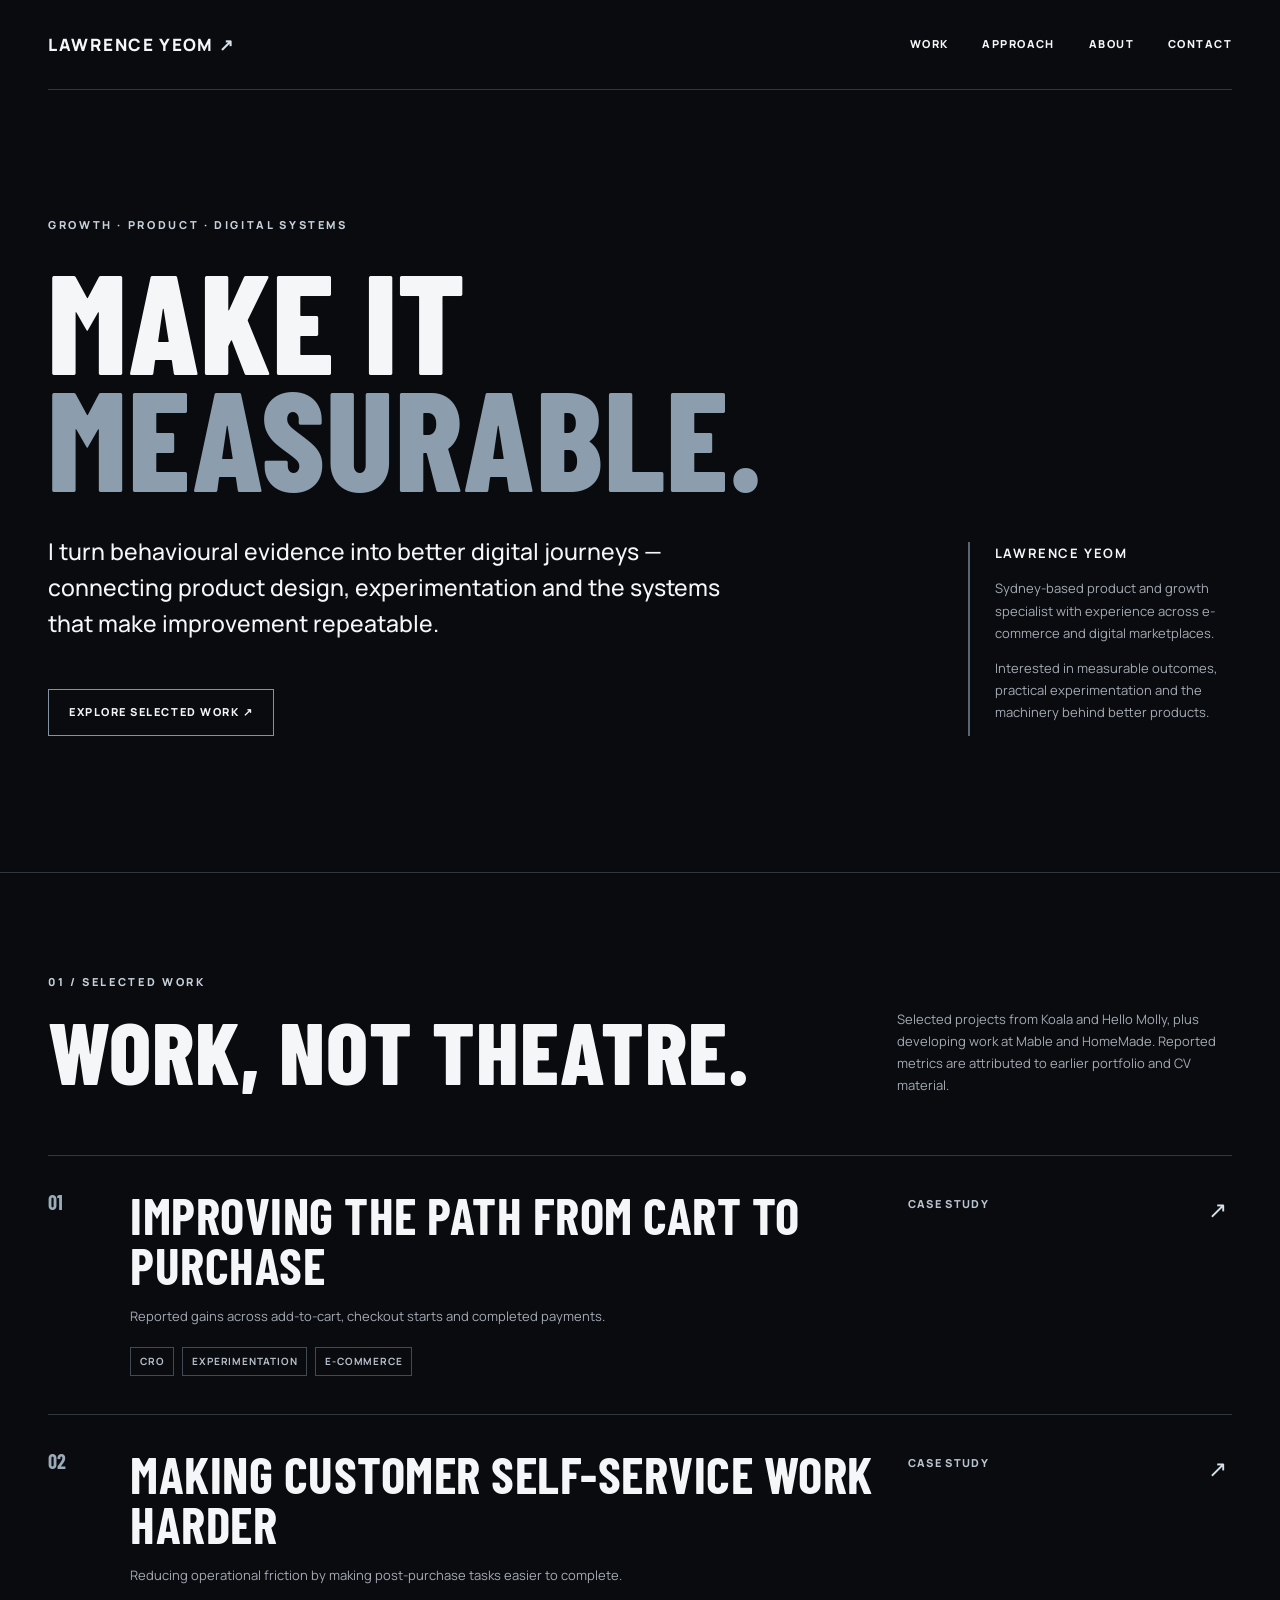
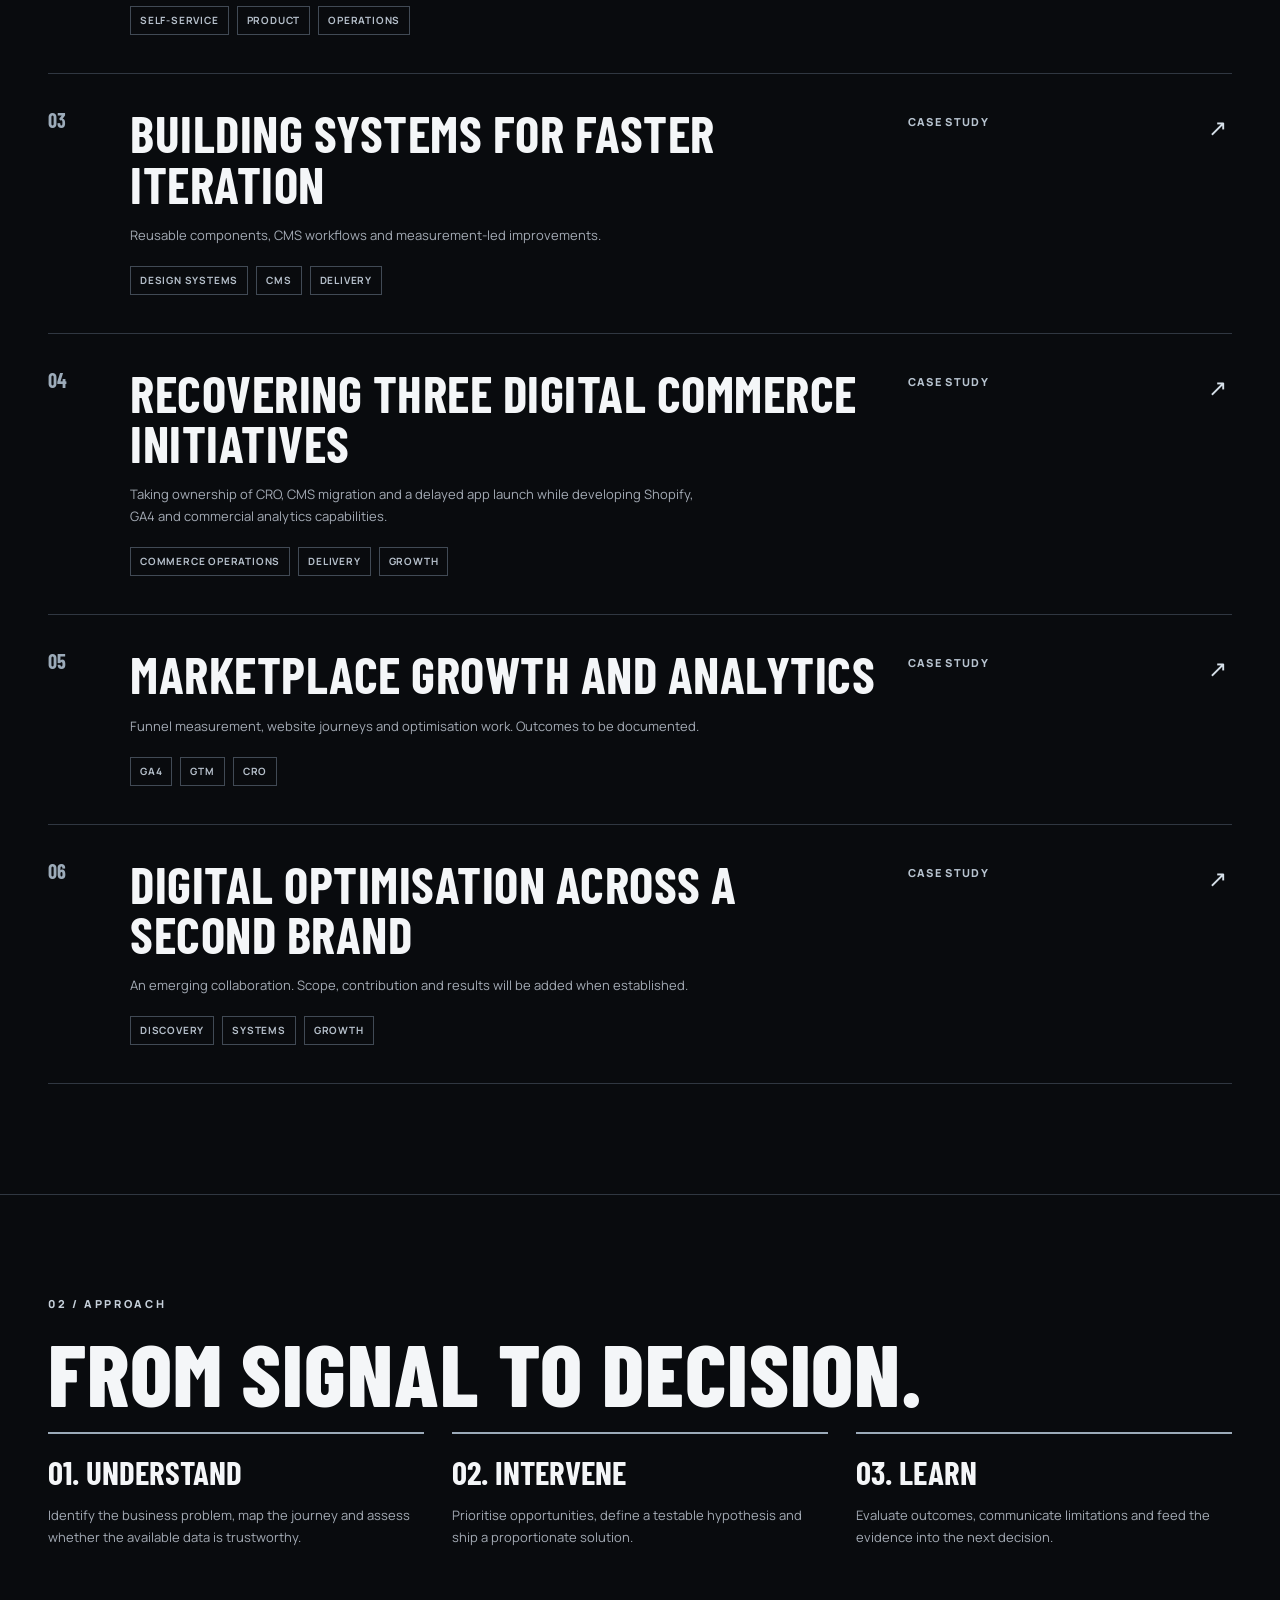
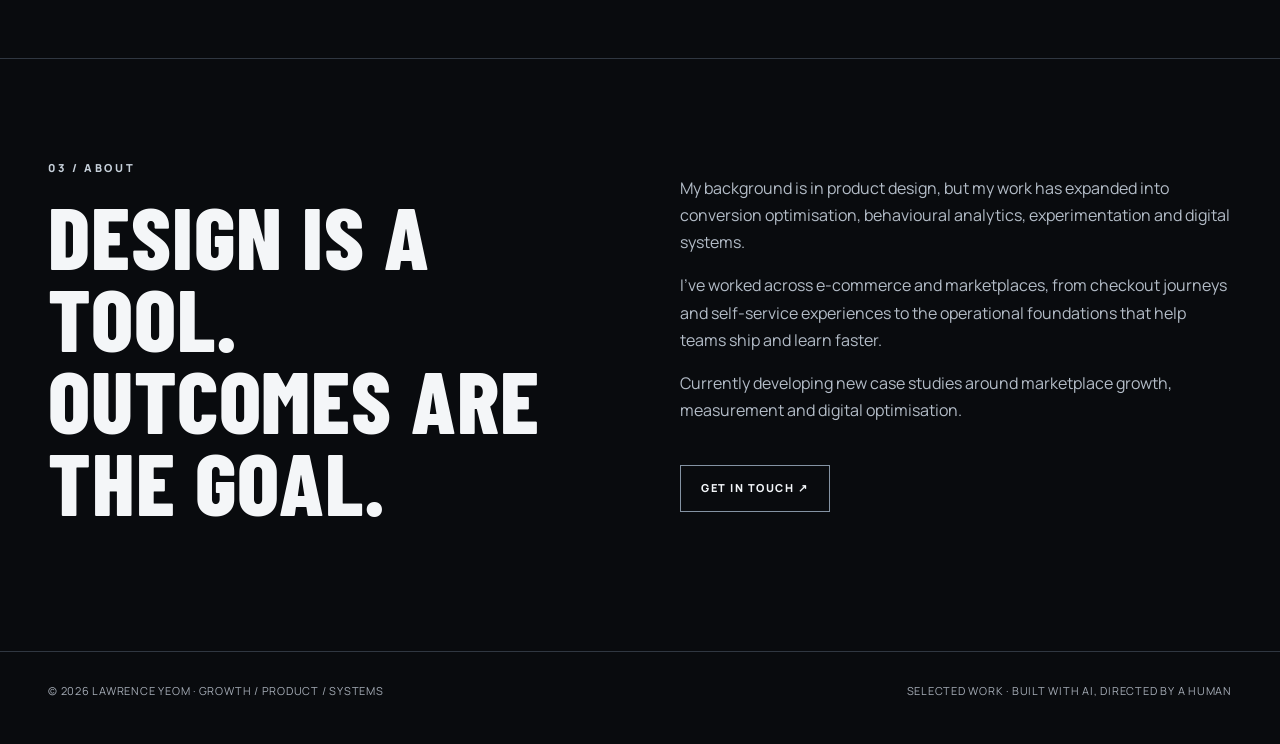
==== commit a17b50ba: "Add files via upload" ====
--- a/index.html
+++ b/index.html
@@ -1 +1 @@
-<!doctype html><html lang="en"><head><meta charset="utf-8"><meta name="viewport" content="width=device-width,initial-scale=1"><meta name="theme-color" content="#090b0e"><meta name="description" content="Lawrence Yeom — growth, product design, analytics and digital systems portfolio."><title>Growth, Product &amp; Digital Systems — Lawrence Yeom</title><link rel="stylesheet" href="assets/style.css"></head><body><header class="wrap"><nav class="nav" aria-label="Main navigation"><a class="brand" href="index.html">LAWRENCE YEOM <span style="color:var(--accent)">↗</span></a><div class="links"><a href="index.html#work">Work</a><a href="index.html#approach">Approach</a><a href="index.html#about">About</a><a href="mailto:lyeo1991@gmail.com">Contact</a></div></nav></header><main><section class="wrap hero"><div><div class="eyebrow">Growth · Product · Digital Systems</div><h1>Make it<br><em>measurable.</em></h1><p class="lead">I turn behavioural evidence into better digital journeys — connecting product design, experimentation and the systems that make improvement repeatable.</p><a class="button-link" href="#work">Explore selected work ↗</a></div><aside class="side"><b>Lawrence Yeom</b><p>Sydney-based product and growth specialist with experience across e-commerce and digital marketplaces.</p><p>Interested in measurable outcomes, practical experimentation and the machinery behind better products.</p></aside></section><hr class="rule"><section class="wrap section" id="work"><div class="section-head"><div><div class="eyebrow">01 / Selected work</div><h2>Work, not theatre.</h2></div><p>Selected projects from Koala and Hello Molly, plus developing work at Mable and HomeMade. Reported metrics are attributed to earlier portfolio and CV material.</p></div><a class="work" href="cases/koala-checkout.html"><span class="num">01</span><div><h3>Improving the path from cart to purchase</h3><p>Reported gains across add-to-cart, checkout starts and completed payments.</p><div class="chips"><span class="chip">CRO</span><span class="chip">Experimentation</span><span class="chip">E-commerce</span></div></div><span class="meta">Case study</span><span class="arrow" aria-hidden="true">↗</span></a><a class="work" href="cases/koala-accounts.html"><span class="num">02</span><div><h3>Making customer self-service work harder</h3><p>Reducing operational friction by making post-purchase tasks easier to complete.</p><div class="chips"><span class="chip">Self-service</span><span class="chip">Product</span><span class="chip">Operations</span></div></div><span class="meta">Case study</span><span class="arrow" aria-hidden="true">↗</span></a><a class="work" href="cases/koala-systems.html"><span class="num">03</span><div><h3>Building systems for faster iteration</h3><p>Reusable components, CMS workflows and measurement-led improvements.</p><div class="chips"><span class="chip">Design systems</span><span class="chip">CMS</span><span class="chip">Delivery</span></div></div><span class="meta">Case study</span><span class="arrow" aria-hidden="true">↗</span></a><a class="work" href="cases/hellomolly-growth.html"><span class="num">04</span><div><h3>Introducing experimentation to e-commerce</h3><p>Establishing a CRO practice and launching a new mobile commerce channel.</p><div class="chips"><span class="chip">Experimentation</span><span class="chip">Mobile</span><span class="chip">Growth</span></div></div><span class="meta">Case study</span><span class="arrow" aria-hidden="true">↗</span></a><a class="work" href="cases/mable-growth.html"><span class="num">05</span><div><h3>Marketplace growth and analytics</h3><p>Funnel measurement, website journeys and optimisation work. Outcomes to be documented.</p><div class="chips"><span class="chip">GA4</span><span class="chip">GTM</span><span class="chip">CRO</span></div></div><span class="meta">Case study</span><span class="arrow" aria-hidden="true">↗</span></a><a class="work" href="cases/homemade-growth.html"><span class="num">06</span><div><h3>Digital optimisation across a second brand</h3><p>An emerging collaboration. Scope, contribution and results will be added when established.</p><div class="chips"><span class="chip">Discovery</span><span class="chip">Systems</span><span class="chip">Growth</span></div></div><span class="meta">Case study</span><span class="arrow" aria-hidden="true">↗</span></a></section><hr class="rule"><section class="wrap section" id="approach"><div class="eyebrow">02 / Approach</div><h2>From signal to decision.</h2><div class="grid3"><div><h3>01. Understand</h3><p>Identify the business problem, map the journey and assess whether the available data is trustworthy.</p></div><div><h3>02. Intervene</h3><p>Prioritise opportunities, define a testable hypothesis and ship a proportionate solution.</p></div><div><h3>03. Learn</h3><p>Evaluate outcomes, communicate limitations and feed the evidence into the next decision.</p></div></div></section><hr class="rule"><section class="wrap section about" id="about"><div><div class="eyebrow">03 / About</div><h2>Design is a tool.<br>Outcomes are the goal.</h2></div><div><p>My background is in product design, but my work has expanded into conversion optimisation, behavioural analytics, experimentation and digital systems.</p><p>I've worked across e-commerce and marketplaces, from checkout journeys and self-service experiences to the operational foundations that help teams ship and learn faster.</p><p class="small muted">Currently developing new case studies around marketplace growth, measurement and digital optimisation.</p><a class="button-link" href="mailto:lyeo1991@gmail.com">Get in touch ↗</a></div></section></main><hr class="rule"><footer class="wrap footer"><span>© 2026 Lawrence Yeom · Growth / Product / Systems</span><span>Selected work · Built with AI, directed by a human</span></footer></body></html>+<!doctype html><html lang="en"><head><meta charset="utf-8"><meta name="viewport" content="width=device-width,initial-scale=1"><meta name="theme-color" content="#090b0e"><meta name="description" content="Lawrence Yeom — growth, product design, analytics and digital systems portfolio."><title>Growth, Product &amp; Digital Systems — Lawrence Yeom</title><link rel="stylesheet" href="assets/style.css"></head><body><header class="wrap"><nav class="nav" aria-label="Main navigation"><a class="brand" href="index.html">LAWRENCE YEOM <span style="color:var(--accent)">↗</span></a><div class="links"><a href="index.html#work">Work</a><a href="index.html#approach">Approach</a><a href="index.html#about">About</a><a href="mailto:lyeo1991@gmail.com">Contact</a></div></nav></header><main><section class="wrap hero"><div><div class="eyebrow">Growth · Product · Digital Systems</div><h1>Make it<br><em>measurable.</em></h1><p class="lead">I turn behavioural evidence into better digital journeys — connecting product design, experimentation and the systems that make improvement repeatable.</p><a class="button-link" href="#work">Explore selected work ↗</a></div><aside class="side"><b>Lawrence Yeom</b><p>Sydney-based product and growth specialist with experience across e-commerce and digital marketplaces.</p><p>Interested in measurable outcomes, practical experimentation and the machinery behind better products.</p></aside></section><hr class="rule"><section class="wrap section" id="work"><div class="section-head"><div><div class="eyebrow">01 / Selected work</div><h2>Work, not theatre.</h2></div><p>Selected projects from Koala and Hello Molly, plus developing work at Mable and HomeMade. Reported metrics are attributed to earlier portfolio and CV material.</p></div><a class="work" href="cases/koala-checkout.html"><span class="num">01</span><div><h3>Improving the path from cart to purchase</h3><p>Reported gains across add-to-cart, checkout starts and completed payments.</p><div class="chips"><span class="chip">CRO</span><span class="chip">Experimentation</span><span class="chip">E-commerce</span></div></div><span class="meta">Case study</span><span class="arrow" aria-hidden="true">↗</span></a><a class="work" href="cases/koala-accounts.html"><span class="num">02</span><div><h3>Making customer self-service work harder</h3><p>Reducing operational friction by making post-purchase tasks easier to complete.</p><div class="chips"><span class="chip">Self-service</span><span class="chip">Product</span><span class="chip">Operations</span></div></div><span class="meta">Case study</span><span class="arrow" aria-hidden="true">↗</span></a><a class="work" href="cases/koala-systems.html"><span class="num">03</span><div><h3>Building systems for faster iteration</h3><p>Reusable components, CMS workflows and measurement-led improvements.</p><div class="chips"><span class="chip">Design systems</span><span class="chip">CMS</span><span class="chip">Delivery</span></div></div><span class="meta">Case study</span><span class="arrow" aria-hidden="true">↗</span></a><a class="work" href="cases/hellomolly-growth.html"><span class="num">04</span><div><h3>Recovering three digital commerce initiatives</h3><p>Taking ownership of CRO, CMS migration and a delayed app launch while developing Shopify, GA4 and commercial analytics capabilities.</p><div class="chips"><span class="chip">Commerce operations</span><span class="chip">Delivery</span><span class="chip">Growth</span></div></div><span class="meta">Case study</span><span class="arrow" aria-hidden="true">↗</span></a><a class="work" href="cases/mable-growth.html"><span class="num">05</span><div><h3>Marketplace growth and analytics</h3><p>Funnel measurement, website journeys and optimisation work. Outcomes to be documented.</p><div class="chips"><span class="chip">GA4</span><span class="chip">GTM</span><span class="chip">CRO</span></div></div><span class="meta">Case study</span><span class="arrow" aria-hidden="true">↗</span></a><a class="work" href="cases/homemade-growth.html"><span class="num">06</span><div><h3>Digital optimisation across a second brand</h3><p>An emerging collaboration. Scope, contribution and results will be added when established.</p><div class="chips"><span class="chip">Discovery</span><span class="chip">Systems</span><span class="chip">Growth</span></div></div><span class="meta">Case study</span><span class="arrow" aria-hidden="true">↗</span></a></section><hr class="rule"><section class="wrap section" id="approach"><div class="eyebrow">02 / Approach</div><h2>From signal to decision.</h2><div class="grid3"><div><h3>01. Understand</h3><p>Identify the business problem, map the journey and assess whether the available data is trustworthy.</p></div><div><h3>02. Intervene</h3><p>Prioritise opportunities, define a testable hypothesis and ship a proportionate solution.</p></div><div><h3>03. Learn</h3><p>Evaluate outcomes, communicate limitations and feed the evidence into the next decision.</p></div></div></section><hr class="rule"><section class="wrap section about" id="about"><div><div class="eyebrow">03 / About</div><h2>Design is a tool.<br>Outcomes are the goal.</h2></div><div><p>My background is in product design, but my work has expanded into conversion optimisation, behavioural analytics, experimentation and digital systems.</p><p>I've worked across e-commerce and marketplaces, from checkout journeys and self-service experiences to the operational foundations that help teams ship and learn faster.</p><p class="small muted">Currently developing new case studies around marketplace growth, measurement and digital optimisation.</p><a class="button-link" href="mailto:lyeo1991@gmail.com">Get in touch ↗</a></div></section></main><hr class="rule"><footer class="wrap footer"><span>© 2026 Lawrence Yeom · Growth / Product / Systems</span><span>Selected work · Built with AI, directed by a human</span></footer></body></html>
--- a/assets/style.css
+++ b/assets/style.css
@@ -5,3 +5,10 @@
 @media(max-width:850px){.hero{grid-template-columns:1fr;gap:35px}.case-body{grid-template-columns:1fr;gap:15px}.toc{display:none}.work{grid-template-columns:40px 1fr 24px}.work .meta{grid-column:2;grid-row:2}.work .arrow{grid-column:3;grid-row:1}.about{gap:30px}}
 @media(max-width:600px){.wrap{width:calc(100% - 36px)}.nav{min-height:72px}.brand{font-size:13px}.links{gap:12px;font-size:9px;letter-spacing:.05em}.hero{padding:84px 0}.hero h1{font-size:clamp(70px,17vw,105px)}.section{padding:70px 0 80px}.section-head{display:block}.section h2,.section-head h2{font-size:56px}.work{gap:13px;grid-template-columns:25px 1fr 20px}.work h3{font-size:36px}.grid3,.about,.facts{grid-template-columns:1fr}.facts{gap:13px}.case-head{padding:75px 0 45px}.case-head h1{font-size:clamp(58px,13vw,84px)}.case-body{padding:55px 0}.metric-strip{grid-template-columns:1fr}.footer{flex-direction:column}}
 @media(prefers-reduced-motion:no-preference){a{transition:color .2s,background .2s}}
+
+/* V0.5: case-study media */
+.case-visual-hero{padding:45px 0 70px}.case-figure{margin:32px 0 55px;background:#171c22;border:1px solid #303741;overflow:hidden}.case-figure img{display:block;width:100%;height:auto;object-fit:contain}.case-figure figcaption{padding:12px 18px;color:#aeb9c5;font:500 12px/1.6 var(--body);border-top:1px solid #303741}.hero-figure{margin:0}.prose .case-figure{margin:28px 0 58px}.mobile-demo{max-width:360px}.mobile-demo img{max-height:560px;width:auto;max-width:100%;margin:auto}.case-body section{scroll-margin-top:35px}
+
+/* V0.8 — Hello Molly operations narrative */
+.hm-visual{padding:78px 0 90px}.hm-visual h2{font:800 clamp(52px,7.5vw,100px)/.92 var(--serif);letter-spacing:.01em;margin:25px 0 42px}.hm-visual h2 span{color:#91a3b4}.hm-streams{display:grid;grid-template-columns:repeat(3,1fr);gap:12px}.hm-streams>div{min-height:225px;border:1px solid #394451;background:linear-gradient(145deg,#1b242e,#11151b);padding:27px;display:flex;flex-direction:column}.hm-streams small{font-size:10px;letter-spacing:.16em;font-weight:800;color:#b5c3d1}.hm-streams b{font:800 clamp(66px,8vw,112px)/1 var(--serif);margin:19px 0;color:#f3f6f9}.hm-streams p{font-size:12px;color:#b7c2cd;max-width:220px;margin:auto 0 0}.hm-output{text-align:center;border:1px solid #394451;border-top:0;padding:25px;background:#11161c}.hm-output>span{display:block;color:#96a9ba;font-size:27px}.hm-output strong{display:block;font:800 27px var(--serif);letter-spacing:.07em}.hm-output p{font-size:11px;color:#b2bfcb;letter-spacing:.08em;text-transform:uppercase}.hm-capabilities{display:grid;grid-template-columns:repeat(2,1fr);gap:10px;margin:28px 0}.hm-capabilities>div{border:1px solid var(--line);padding:22px;background:#151b22}.hm-capabilities strong{display:block;font:700 27px var(--serif);letter-spacing:.04em}.hm-capabilities span{display:block;color:#b2bfca;font-size:12px}.hm-delivered{border-left:3px solid #aabccb;padding:17px 20px;background:#171e25;margin:24px 0 45px}.hm-delivered span{display:block;font-size:10px;letter-spacing:.16em;color:#aebccc;font-weight:800;margin-bottom:6px}.hm-delivered strong{font-size:14px;line-height:1.6}.hm-summary{display:grid;grid-template-columns:1fr 1fr;gap:12px;margin:30px 0}.hm-summary>div{background:#171e25;padding:25px;border:1px solid var(--line)}.hm-summary b{font:800 70px/.95 var(--serif);display:block}.hm-summary span{font-size:12px;color:#bac6d1}
+@media(max-width:600px){.hm-visual{padding:55px 0}.hm-streams{grid-template-columns:1fr}.hm-streams>div{min-height:160px}.hm-streams b{font-size:70px;margin:8px 0}.hm-capabilities{grid-template-columns:1fr}.hm-summary b{font-size:55px}}
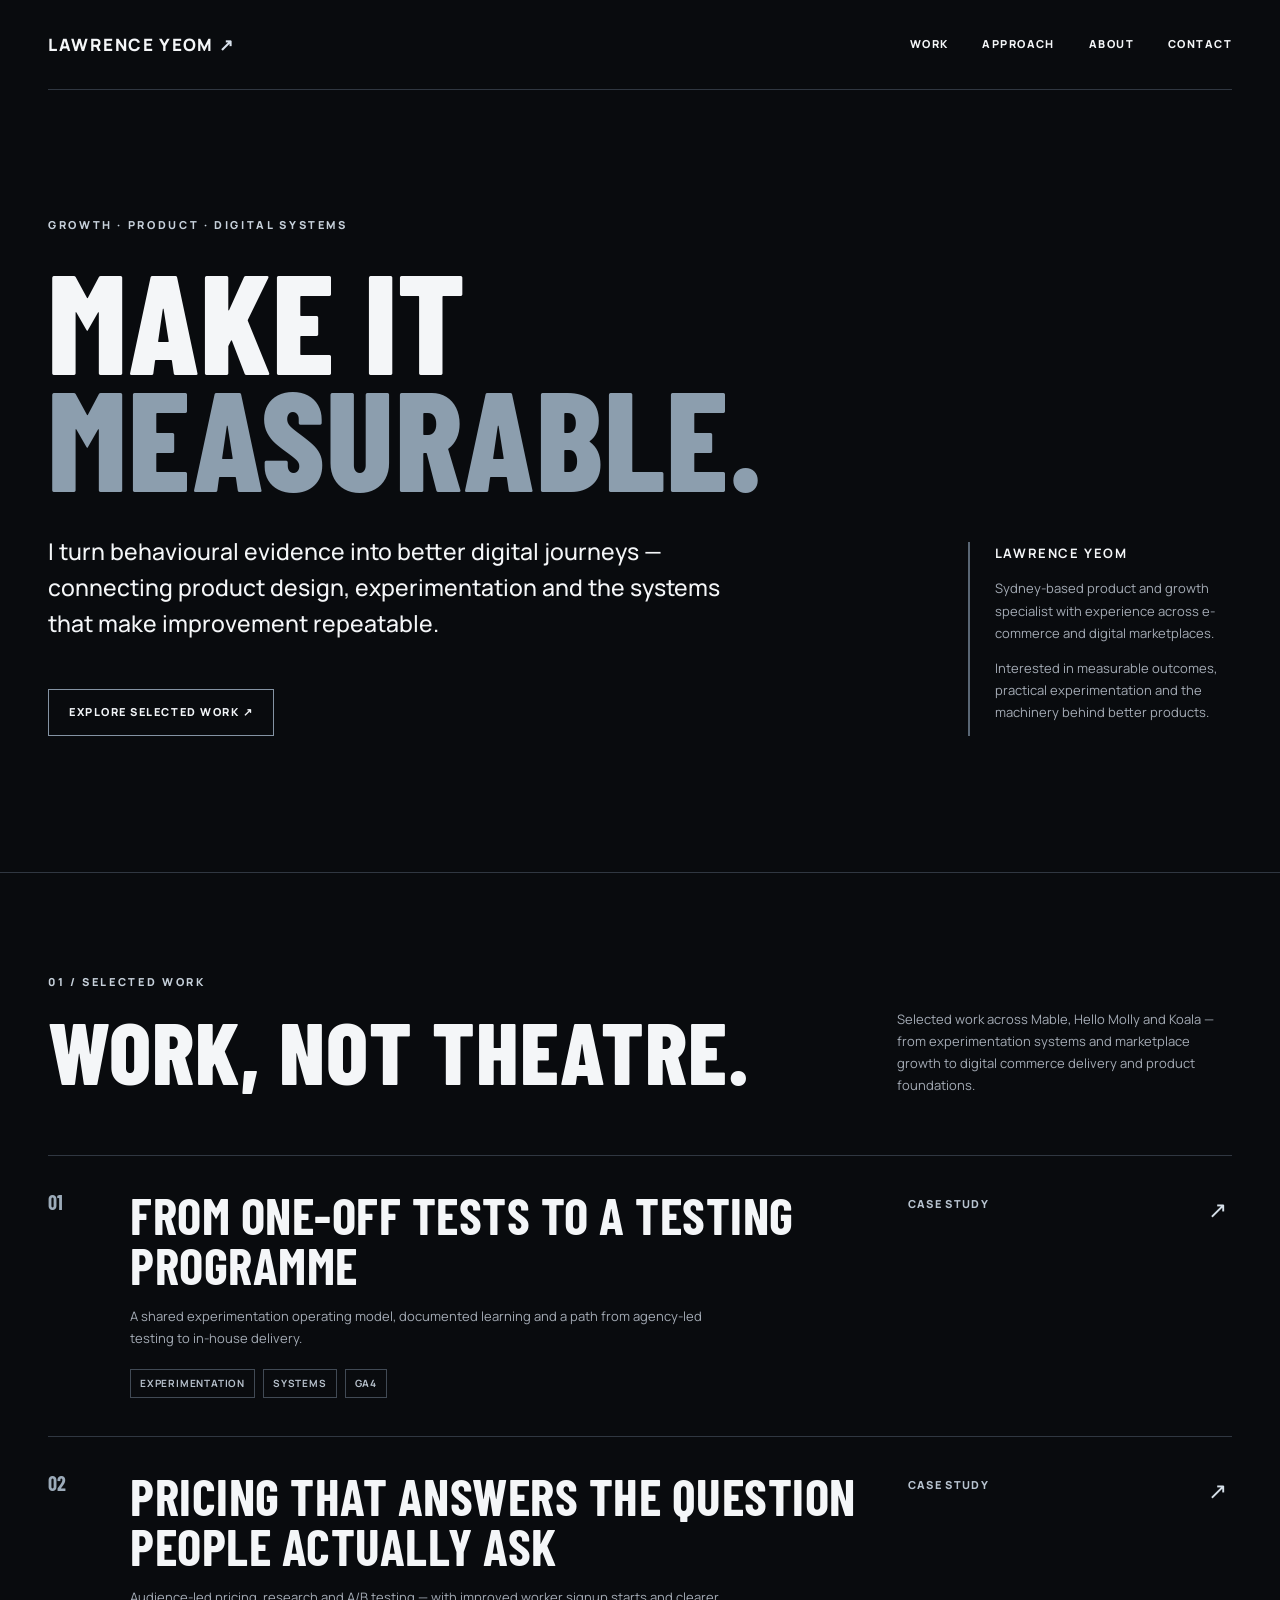
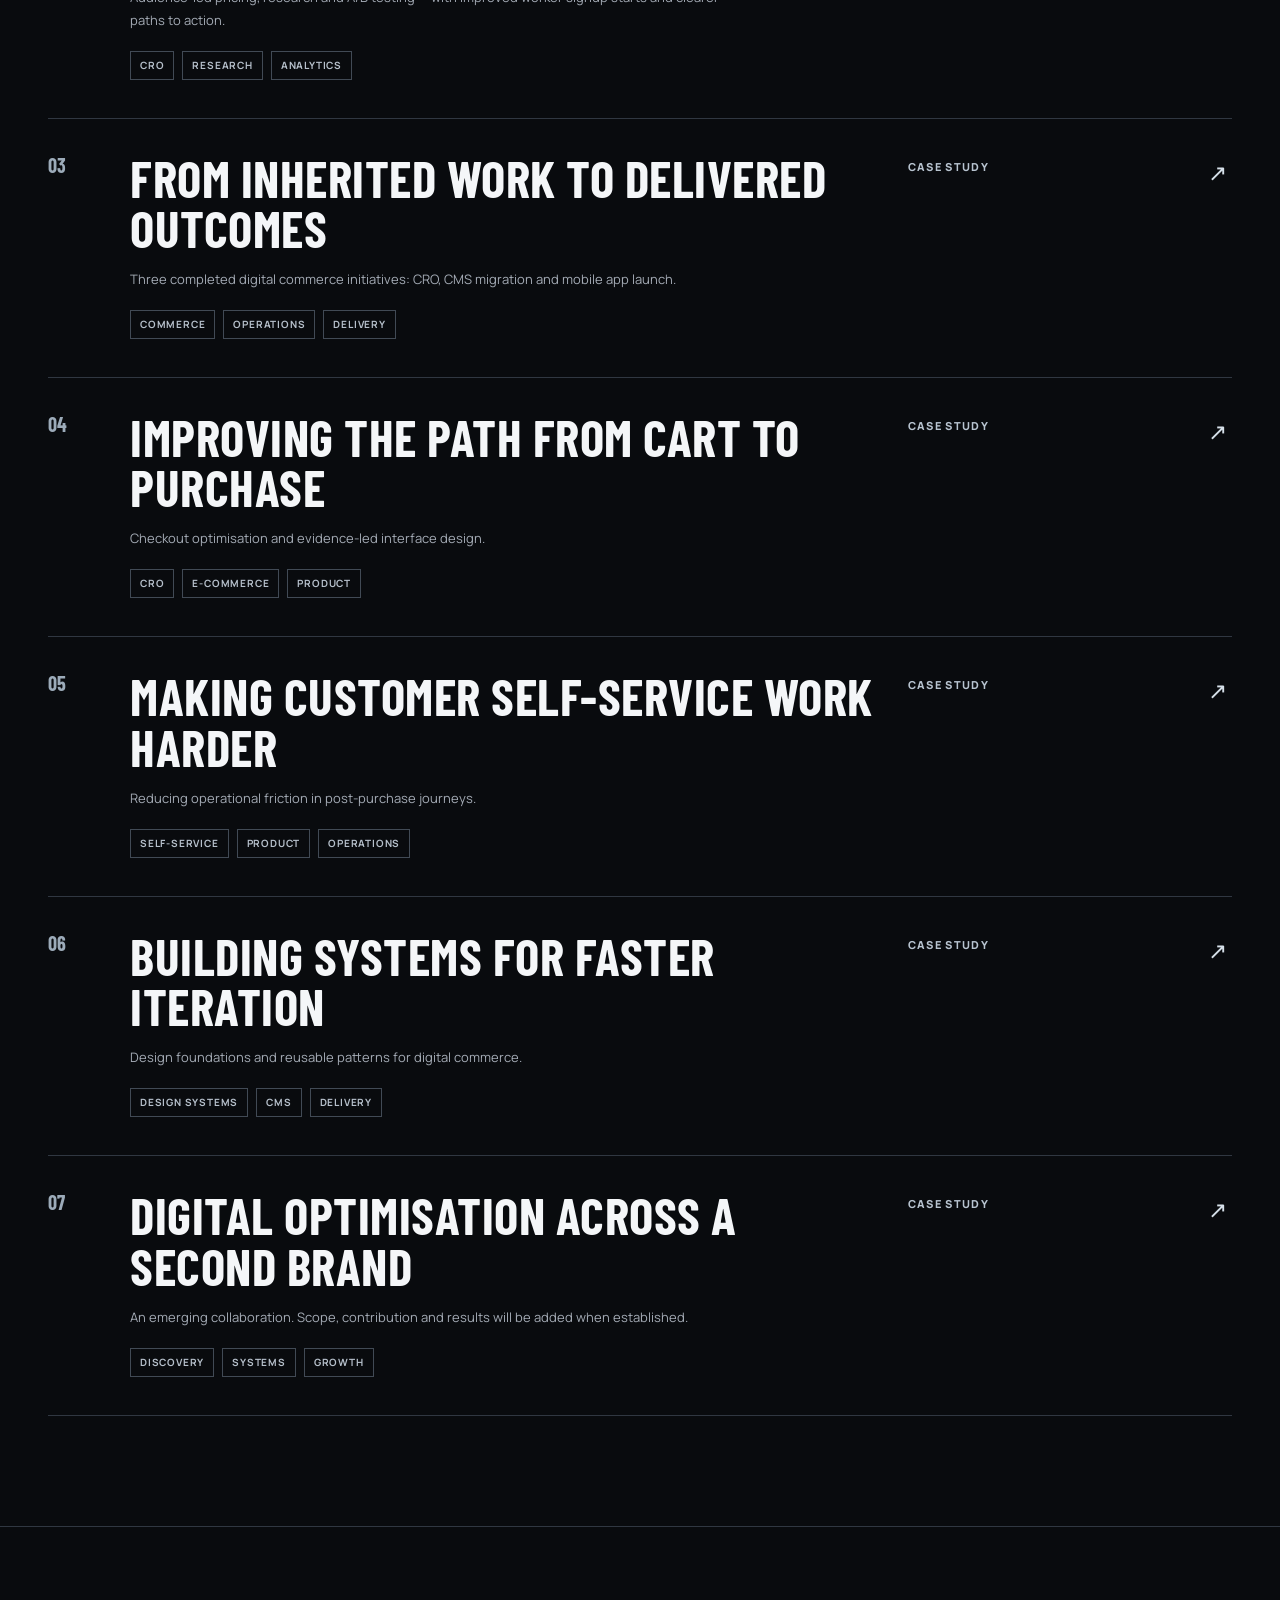
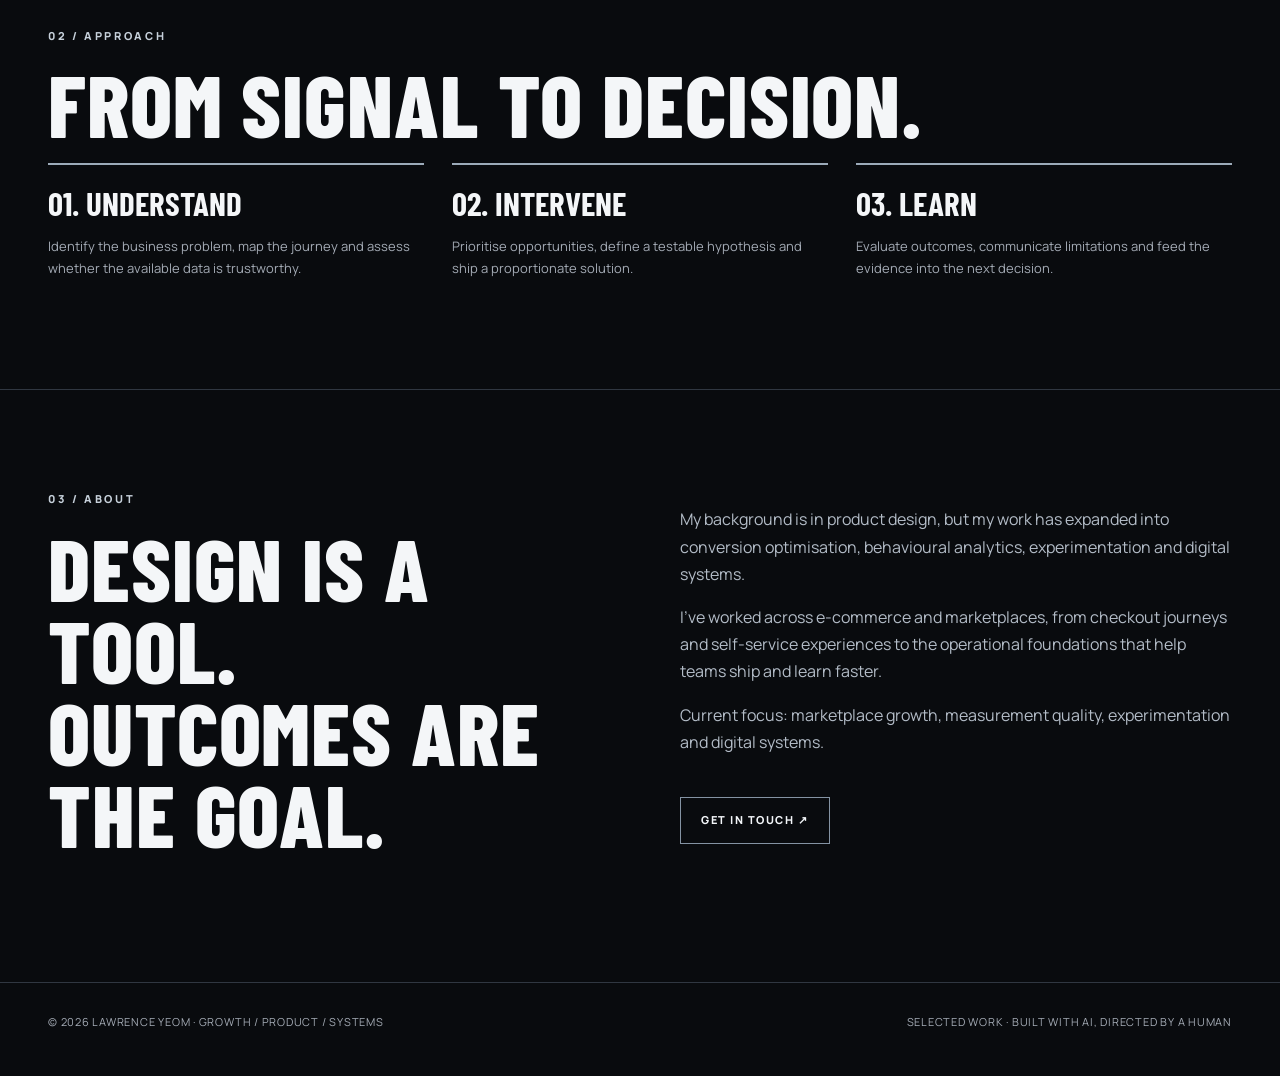
==== commit eeef798e: "Add files via upload" ====
--- a/index.html
+++ b/index.html
@@ -1 +1,2 @@
-<!doctype html><html lang="en"><head><meta charset="utf-8"><meta name="viewport" content="width=device-width,initial-scale=1"><meta name="theme-color" content="#090b0e"><meta name="description" content="Lawrence Yeom — growth, product design, analytics and digital systems portfolio."><title>Growth, Product &amp; Digital Systems — Lawrence Yeom</title><link rel="stylesheet" href="assets/style.css"></head><body><header class="wrap"><nav class="nav" aria-label="Main navigation"><a class="brand" href="index.html">LAWRENCE YEOM <span style="color:var(--accent)">↗</span></a><div class="links"><a href="index.html#work">Work</a><a href="index.html#approach">Approach</a><a href="index.html#about">About</a><a href="mailto:lyeo1991@gmail.com">Contact</a></div></nav></header><main><section class="wrap hero"><div><div class="eyebrow">Growth · Product · Digital Systems</div><h1>Make it<br><em>measurable.</em></h1><p class="lead">I turn behavioural evidence into better digital journeys — connecting product design, experimentation and the systems that make improvement repeatable.</p><a class="button-link" href="#work">Explore selected work ↗</a></div><aside class="side"><b>Lawrence Yeom</b><p>Sydney-based product and growth specialist with experience across e-commerce and digital marketplaces.</p><p>Interested in measurable outcomes, practical experimentation and the machinery behind better products.</p></aside></section><hr class="rule"><section class="wrap section" id="work"><div class="section-head"><div><div class="eyebrow">01 / Selected work</div><h2>Work, not theatre.</h2></div><p>Selected projects from Koala and Hello Molly, plus developing work at Mable and HomeMade. Reported metrics are attributed to earlier portfolio and CV material.</p></div><a class="work" href="cases/koala-checkout.html"><span class="num">01</span><div><h3>Improving the path from cart to purchase</h3><p>Reported gains across add-to-cart, checkout starts and completed payments.</p><div class="chips"><span class="chip">CRO</span><span class="chip">Experimentation</span><span class="chip">E-commerce</span></div></div><span class="meta">Case study</span><span class="arrow" aria-hidden="true">↗</span></a><a class="work" href="cases/koala-accounts.html"><span class="num">02</span><div><h3>Making customer self-service work harder</h3><p>Reducing operational friction by making post-purchase tasks easier to complete.</p><div class="chips"><span class="chip">Self-service</span><span class="chip">Product</span><span class="chip">Operations</span></div></div><span class="meta">Case study</span><span class="arrow" aria-hidden="true">↗</span></a><a class="work" href="cases/koala-systems.html"><span class="num">03</span><div><h3>Building systems for faster iteration</h3><p>Reusable components, CMS workflows and measurement-led improvements.</p><div class="chips"><span class="chip">Design systems</span><span class="chip">CMS</span><span class="chip">Delivery</span></div></div><span class="meta">Case study</span><span class="arrow" aria-hidden="true">↗</span></a><a class="work" href="cases/hellomolly-growth.html"><span class="num">04</span><div><h3>Recovering three digital commerce initiatives</h3><p>Taking ownership of CRO, CMS migration and a delayed app launch while developing Shopify, GA4 and commercial analytics capabilities.</p><div class="chips"><span class="chip">Commerce operations</span><span class="chip">Delivery</span><span class="chip">Growth</span></div></div><span class="meta">Case study</span><span class="arrow" aria-hidden="true">↗</span></a><a class="work" href="cases/mable-growth.html"><span class="num">05</span><div><h3>Marketplace growth and analytics</h3><p>Funnel measurement, website journeys and optimisation work. Outcomes to be documented.</p><div class="chips"><span class="chip">GA4</span><span class="chip">GTM</span><span class="chip">CRO</span></div></div><span class="meta">Case study</span><span class="arrow" aria-hidden="true">↗</span></a><a class="work" href="cases/homemade-growth.html"><span class="num">06</span><div><h3>Digital optimisation across a second brand</h3><p>An emerging collaboration. Scope, contribution and results will be added when established.</p><div class="chips"><span class="chip">Discovery</span><span class="chip">Systems</span><span class="chip">Growth</span></div></div><span class="meta">Case study</span><span class="arrow" aria-hidden="true">↗</span></a></section><hr class="rule"><section class="wrap section" id="approach"><div class="eyebrow">02 / Approach</div><h2>From signal to decision.</h2><div class="grid3"><div><h3>01. Understand</h3><p>Identify the business problem, map the journey and assess whether the available data is trustworthy.</p></div><div><h3>02. Intervene</h3><p>Prioritise opportunities, define a testable hypothesis and ship a proportionate solution.</p></div><div><h3>03. Learn</h3><p>Evaluate outcomes, communicate limitations and feed the evidence into the next decision.</p></div></div></section><hr class="rule"><section class="wrap section about" id="about"><div><div class="eyebrow">03 / About</div><h2>Design is a tool.<br>Outcomes are the goal.</h2></div><div><p>My background is in product design, but my work has expanded into conversion optimisation, behavioural analytics, experimentation and digital systems.</p><p>I've worked across e-commerce and marketplaces, from checkout journeys and self-service experiences to the operational foundations that help teams ship and learn faster.</p><p class="small muted">Currently developing new case studies around marketplace growth, measurement and digital optimisation.</p><a class="button-link" href="mailto:lyeo1991@gmail.com">Get in touch ↗</a></div></section></main><hr class="rule"><footer class="wrap footer"><span>© 2026 Lawrence Yeom · Growth / Product / Systems</span><span>Selected work · Built with AI, directed by a human</span></footer></body></html>+<!DOCTYPE html>
+<html lang="en"><head><meta charset="utf-8"/><meta content="width=device-width,initial-scale=1" name="viewport"/><meta content="#090b0e" name="theme-color"/><meta content="Lawrence Yeom — growth, product design, analytics and digital systems portfolio." name="description"/><title>Growth, Product &amp; Digital Systems — Lawrence Yeom</title><link href="assets/style.css" rel="stylesheet"/></head><body><header class="wrap"><nav aria-label="Main navigation" class="nav"><a class="brand" href="index.html">LAWRENCE YEOM <span style="color:var(--accent)">↗</span></a><div class="links"><a href="index.html#work">Work</a><a href="index.html#approach">Approach</a><a href="index.html#about">About</a><a href="mailto:lyeo1991@gmail.com">Contact</a></div></nav></header><main><section class="wrap hero"><div><div class="eyebrow">Growth · Product · Digital Systems</div><h1>Make it<br/><em>measurable.</em></h1><p class="lead">I turn behavioural evidence into better digital journeys — connecting product design, experimentation and the systems that make improvement repeatable.</p><a class="button-link" href="#work">Explore selected work ↗</a></div><aside class="side"><b>Lawrence Yeom</b><p>Sydney-based product and growth specialist with experience across e-commerce and digital marketplaces.</p><p>Interested in measurable outcomes, practical experimentation and the machinery behind better products.</p></aside></section><hr class="rule"/><section class="wrap section" id="work"><div class="section-head"><div><div class="eyebrow">01 / Selected work</div><h2>Work, not theatre.</h2></div><p>Selected work across Mable, Hello Molly and Koala — from experimentation systems and marketplace growth to digital commerce delivery and product foundations.</p></div><a class="work" href="cases/mable-cro.html"><span class="num">01</span><div><h3>From one-off tests to a testing programme</h3><p>A shared experimentation operating model, documented learning and a path from agency-led testing to in-house delivery.</p><div class="chips"><span class="chip">Experimentation</span><span class="chip">Systems</span><span class="chip">GA4</span></div></div><span class="meta">Case study</span><span aria-hidden="true" class="arrow">↗</span></a><a class="work" href="cases/mable-pricing.html"><span class="num">02</span><div><h3>Pricing that answers the question people actually ask</h3><p>Audience-led pricing, research and A/B testing — with improved worker signup starts and clearer paths to action.</p><div class="chips"><span class="chip">CRO</span><span class="chip">Research</span><span class="chip">Analytics</span></div></div><span class="meta">Case study</span><span aria-hidden="true" class="arrow">↗</span></a><a class="work" href="cases/hellomolly-growth.html"><span class="num">03</span><div><h3>From inherited work to delivered outcomes</h3><p>Three completed digital commerce initiatives: CRO, CMS migration and mobile app launch.</p><div class="chips"><span class="chip">Commerce</span><span class="chip">Operations</span><span class="chip">Delivery</span></div></div><span class="meta">Case study</span><span aria-hidden="true" class="arrow">↗</span></a><a class="work" href="cases/koala-checkout.html"><span class="num">04</span><div><h3>Improving the path from cart to purchase</h3><p>Checkout optimisation and evidence-led interface design.</p><div class="chips"><span class="chip">CRO</span><span class="chip">E-commerce</span><span class="chip">Product</span></div></div><span class="meta">Case study</span><span aria-hidden="true" class="arrow">↗</span></a><a class="work" href="cases/koala-accounts.html"><span class="num">05</span><div><h3>Making customer self-service work harder</h3><p>Reducing operational friction in post-purchase journeys.</p><div class="chips"><span class="chip">Self-service</span><span class="chip">Product</span><span class="chip">Operations</span></div></div><span class="meta">Case study</span><span aria-hidden="true" class="arrow">↗</span></a><a class="work" href="cases/koala-systems.html"><span class="num">06</span><div><h3>Building systems for faster iteration</h3><p>Design foundations and reusable patterns for digital commerce.</p><div class="chips"><span class="chip">Design systems</span><span class="chip">CMS</span><span class="chip">Delivery</span></div></div><span class="meta">Case study</span><span aria-hidden="true" class="arrow">↗</span></a><a class="work" href="cases/homemade-growth.html"><span class="num">07</span><div><h3>Digital optimisation across a second brand</h3><p>An emerging collaboration. Scope, contribution and results will be added when established.</p><div class="chips"><span class="chip">Discovery</span><span class="chip">Systems</span><span class="chip">Growth</span></div></div><span class="meta">Case study</span><span aria-hidden="true" class="arrow">↗</span></a></section><hr class="rule"/><section class="wrap section" id="approach"><div class="eyebrow">02 / Approach</div><h2>From signal to decision.</h2><div class="grid3"><div><h3>01. Understand</h3><p>Identify the business problem, map the journey and assess whether the available data is trustworthy.</p></div><div><h3>02. Intervene</h3><p>Prioritise opportunities, define a testable hypothesis and ship a proportionate solution.</p></div><div><h3>03. Learn</h3><p>Evaluate outcomes, communicate limitations and feed the evidence into the next decision.</p></div></div></section><hr class="rule"/><section class="wrap section about" id="about"><div><div class="eyebrow">03 / About</div><h2>Design is a tool.<br/>Outcomes are the goal.</h2></div><div><p>My background is in product design, but my work has expanded into conversion optimisation, behavioural analytics, experimentation and digital systems.</p><p>I've worked across e-commerce and marketplaces, from checkout journeys and self-service experiences to the operational foundations that help teams ship and learn faster.</p><p class="small muted">Current focus: marketplace growth, measurement quality, experimentation and digital systems.</p><a class="button-link" href="mailto:lyeo1991@gmail.com">Get in touch ↗</a></div></section></main><hr class="rule"/><footer class="wrap footer"><span>© 2026 Lawrence Yeom · Growth / Product / Systems</span><span>Selected work · Built with AI, directed by a human</span></footer></body></html>
--- a/assets/style.css
+++ b/assets/style.css
@@ -12,3 +12,6 @@
 /* V0.8 — Hello Molly operations narrative */
 .hm-visual{padding:78px 0 90px}.hm-visual h2{font:800 clamp(52px,7.5vw,100px)/.92 var(--serif);letter-spacing:.01em;margin:25px 0 42px}.hm-visual h2 span{color:#91a3b4}.hm-streams{display:grid;grid-template-columns:repeat(3,1fr);gap:12px}.hm-streams>div{min-height:225px;border:1px solid #394451;background:linear-gradient(145deg,#1b242e,#11151b);padding:27px;display:flex;flex-direction:column}.hm-streams small{font-size:10px;letter-spacing:.16em;font-weight:800;color:#b5c3d1}.hm-streams b{font:800 clamp(66px,8vw,112px)/1 var(--serif);margin:19px 0;color:#f3f6f9}.hm-streams p{font-size:12px;color:#b7c2cd;max-width:220px;margin:auto 0 0}.hm-output{text-align:center;border:1px solid #394451;border-top:0;padding:25px;background:#11161c}.hm-output>span{display:block;color:#96a9ba;font-size:27px}.hm-output strong{display:block;font:800 27px var(--serif);letter-spacing:.07em}.hm-output p{font-size:11px;color:#b2bfcb;letter-spacing:.08em;text-transform:uppercase}.hm-capabilities{display:grid;grid-template-columns:repeat(2,1fr);gap:10px;margin:28px 0}.hm-capabilities>div{border:1px solid var(--line);padding:22px;background:#151b22}.hm-capabilities strong{display:block;font:700 27px var(--serif);letter-spacing:.04em}.hm-capabilities span{display:block;color:#b2bfca;font-size:12px}.hm-delivered{border-left:3px solid #aabccb;padding:17px 20px;background:#171e25;margin:24px 0 45px}.hm-delivered span{display:block;font-size:10px;letter-spacing:.16em;color:#aebccc;font-weight:800;margin-bottom:6px}.hm-delivered strong{font-size:14px;line-height:1.6}.hm-summary{display:grid;grid-template-columns:1fr 1fr;gap:12px;margin:30px 0}.hm-summary>div{background:#171e25;padding:25px;border:1px solid var(--line)}.hm-summary b{font:800 70px/.95 var(--serif);display:block}.hm-summary span{font-size:12px;color:#bac6d1}
 @media(max-width:600px){.hm-visual{padding:55px 0}.hm-streams{grid-template-columns:1fr}.hm-streams>div{min-height:160px}.hm-streams b{font-size:70px;margin:8px 0}.hm-capabilities{grid-template-columns:1fr}.hm-summary b{font-size:55px}}
+
+/* V0.9 — Mable evidence-led case studies */
+.case-head .eyebrow{letter-spacing:.16em}.mable-stats{display:grid;grid-template-columns:repeat(3,minmax(0,1fr));gap:1px;background:#303843;border:1px solid #303843;margin:34px 0 10px}.mable-stat{background:#11161d;padding:24px}.mable-stat b{font-size:clamp(27px,3.6vw,52px);line-height:1.05;letter-spacing:-.04em;display:block;color:#f4f6f9}.mable-stat span{display:block;margin-top:10px;color:#aeb8c4;font-size:13px;line-height:1.55}.mable-kicker{font-size:11px;letter-spacing:.17em;text-transform:uppercase;color:#a5b7c8}.mable-panel{border-top:1px solid #35404b;padding:24px 0}.mable-panel h3{margin:0 0 10px}.mable-grid{display:grid;grid-template-columns:repeat(2,minmax(0,1fr));gap:22px}.mable-note{border-left:2px solid #9eafc3;padding:14px 18px;background:#151c24;color:#c3cbd5;margin:24px 0}.mable-flow{display:grid;grid-template-columns:repeat(4,minmax(0,1fr));gap:8px;margin:25px 0}.mable-flow div{border:1px solid #35404b;padding:18px 12px;background:#11161d}.mable-flow strong{display:block;font-size:17px;margin:9px 0}.mable-flow small{color:#a5b4c5}.mable-visual{margin:26px 0}.mable-visual img{max-width:100%;max-height:650px;object-fit:contain;display:block;margin:auto;border:1px solid #343c45;background:#f3f1ed}.mable-visual figcaption{font-size:12px;color:#aab6c5;margin-top:10px}.mable-wide{max-width:1100px;margin:0 auto;padding:0 24px 50px}.mable-wide h2{font-size:clamp(26px,4vw,46px);letter-spacing:-.035em}.mable-wide p{max-width:760px;color:#c2cad3;line-height:1.7}.mable-result{font-size:clamp(24px,3vw,42px);font-weight:800;letter-spacing:-.04em}.mable-result em{font-style:normal;color:#9eb2c6}@media(max-width:680px){.mable-stats{grid-template-columns:1fr}.mable-flow{grid-template-columns:repeat(2,1fr)}.mable-grid{grid-template-columns:1fr}.mable-stat{padding:18px}}
